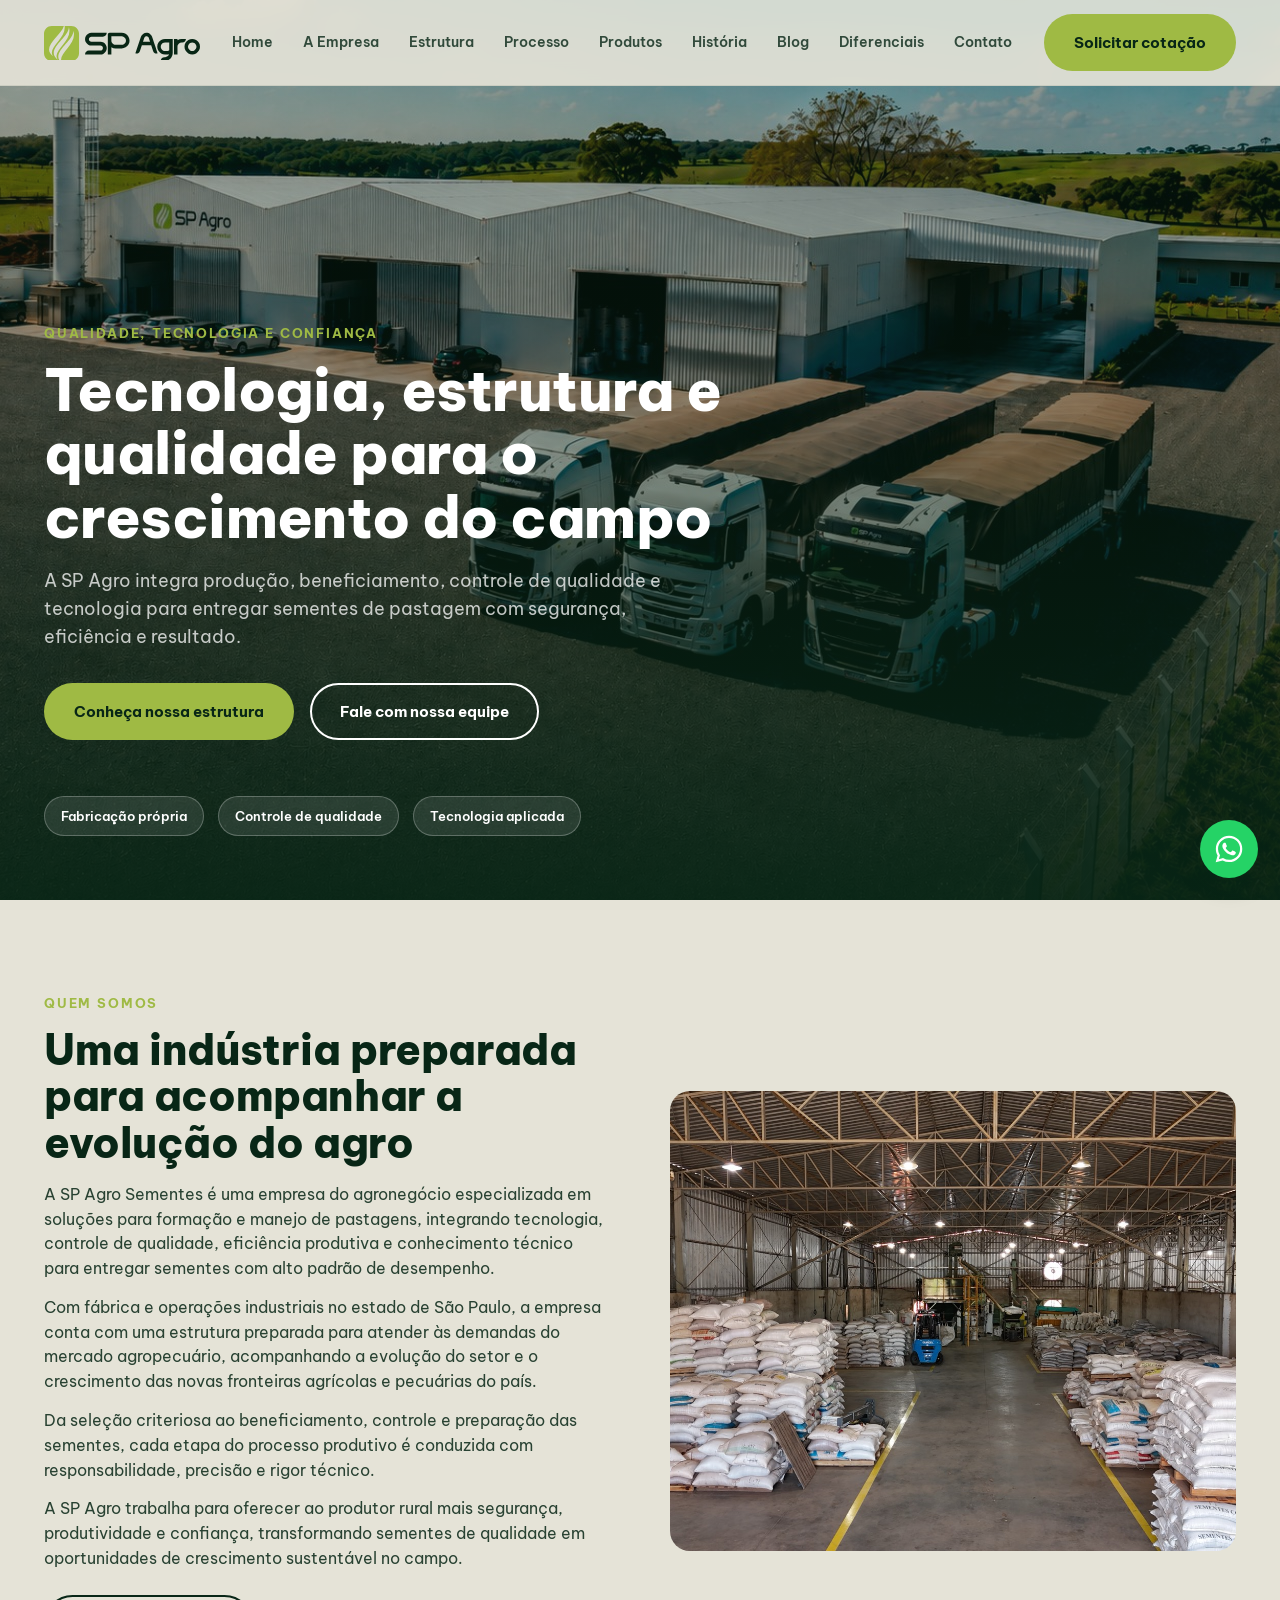
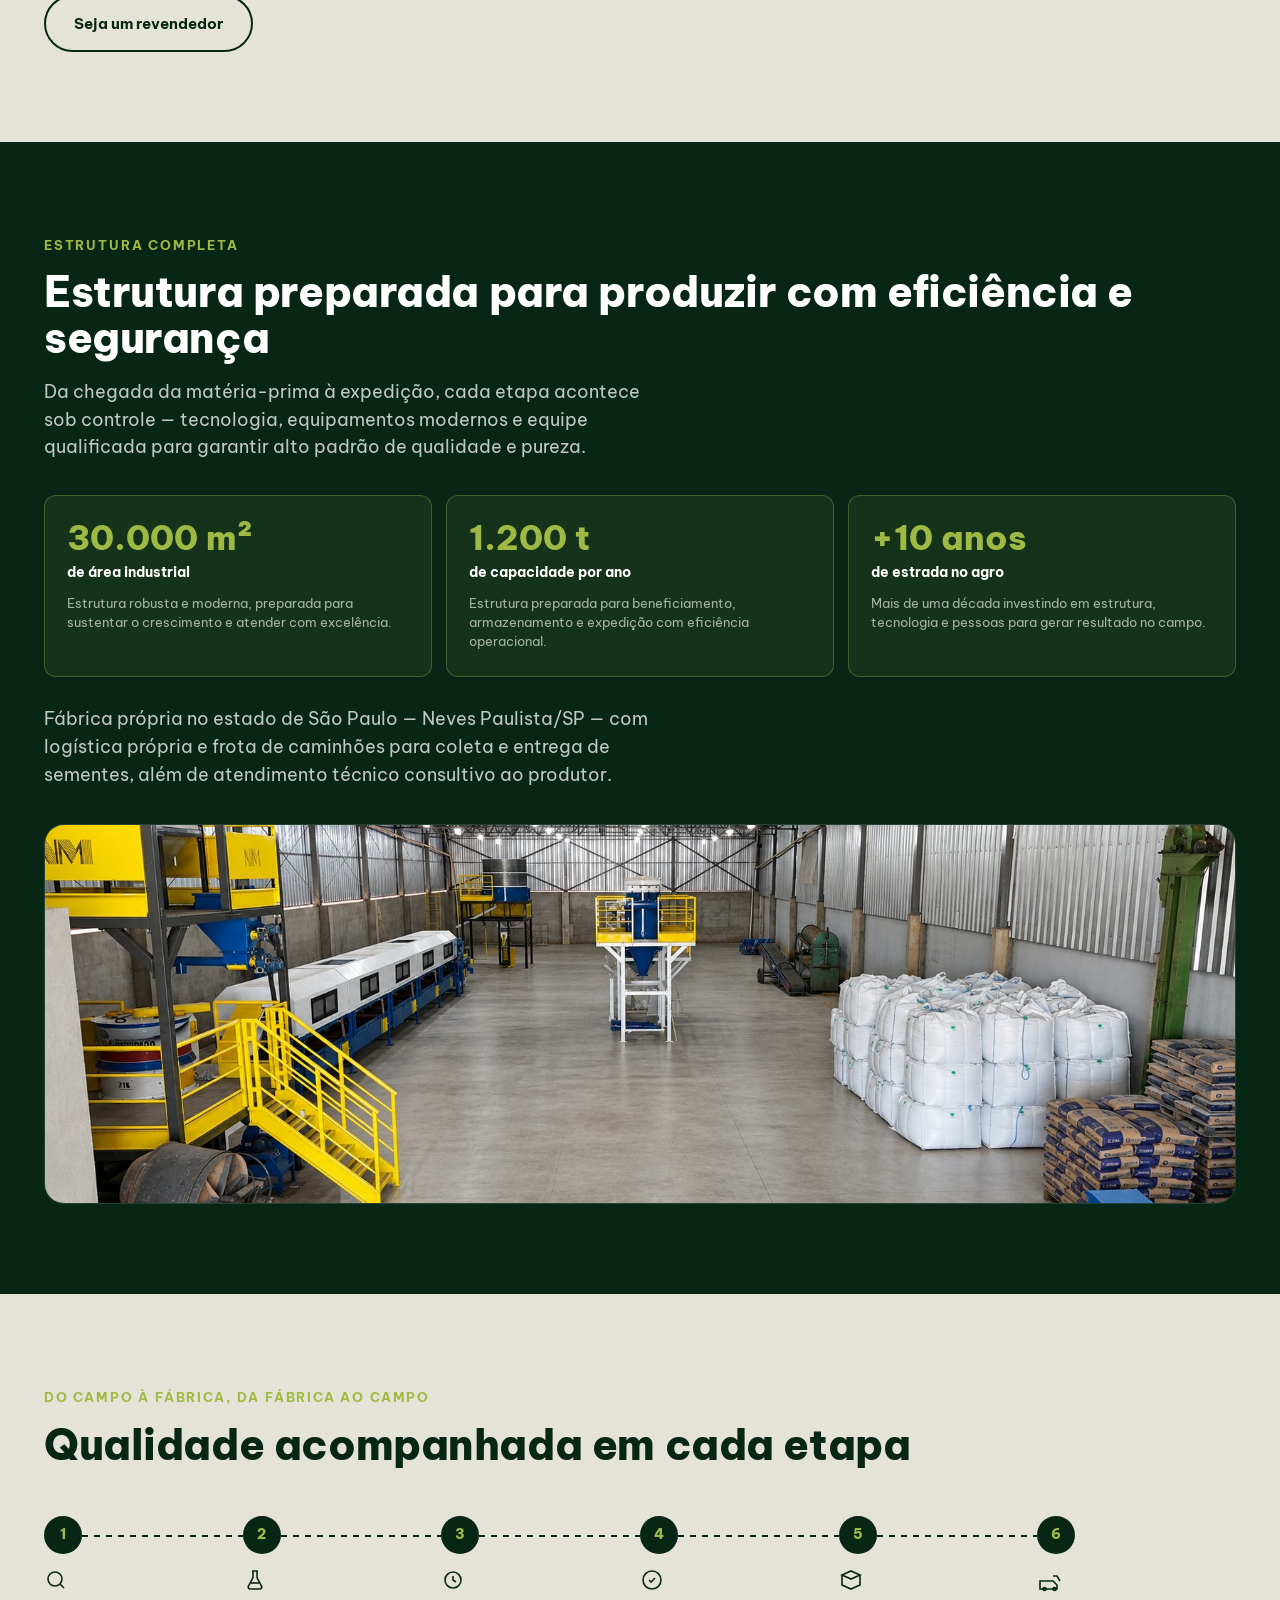
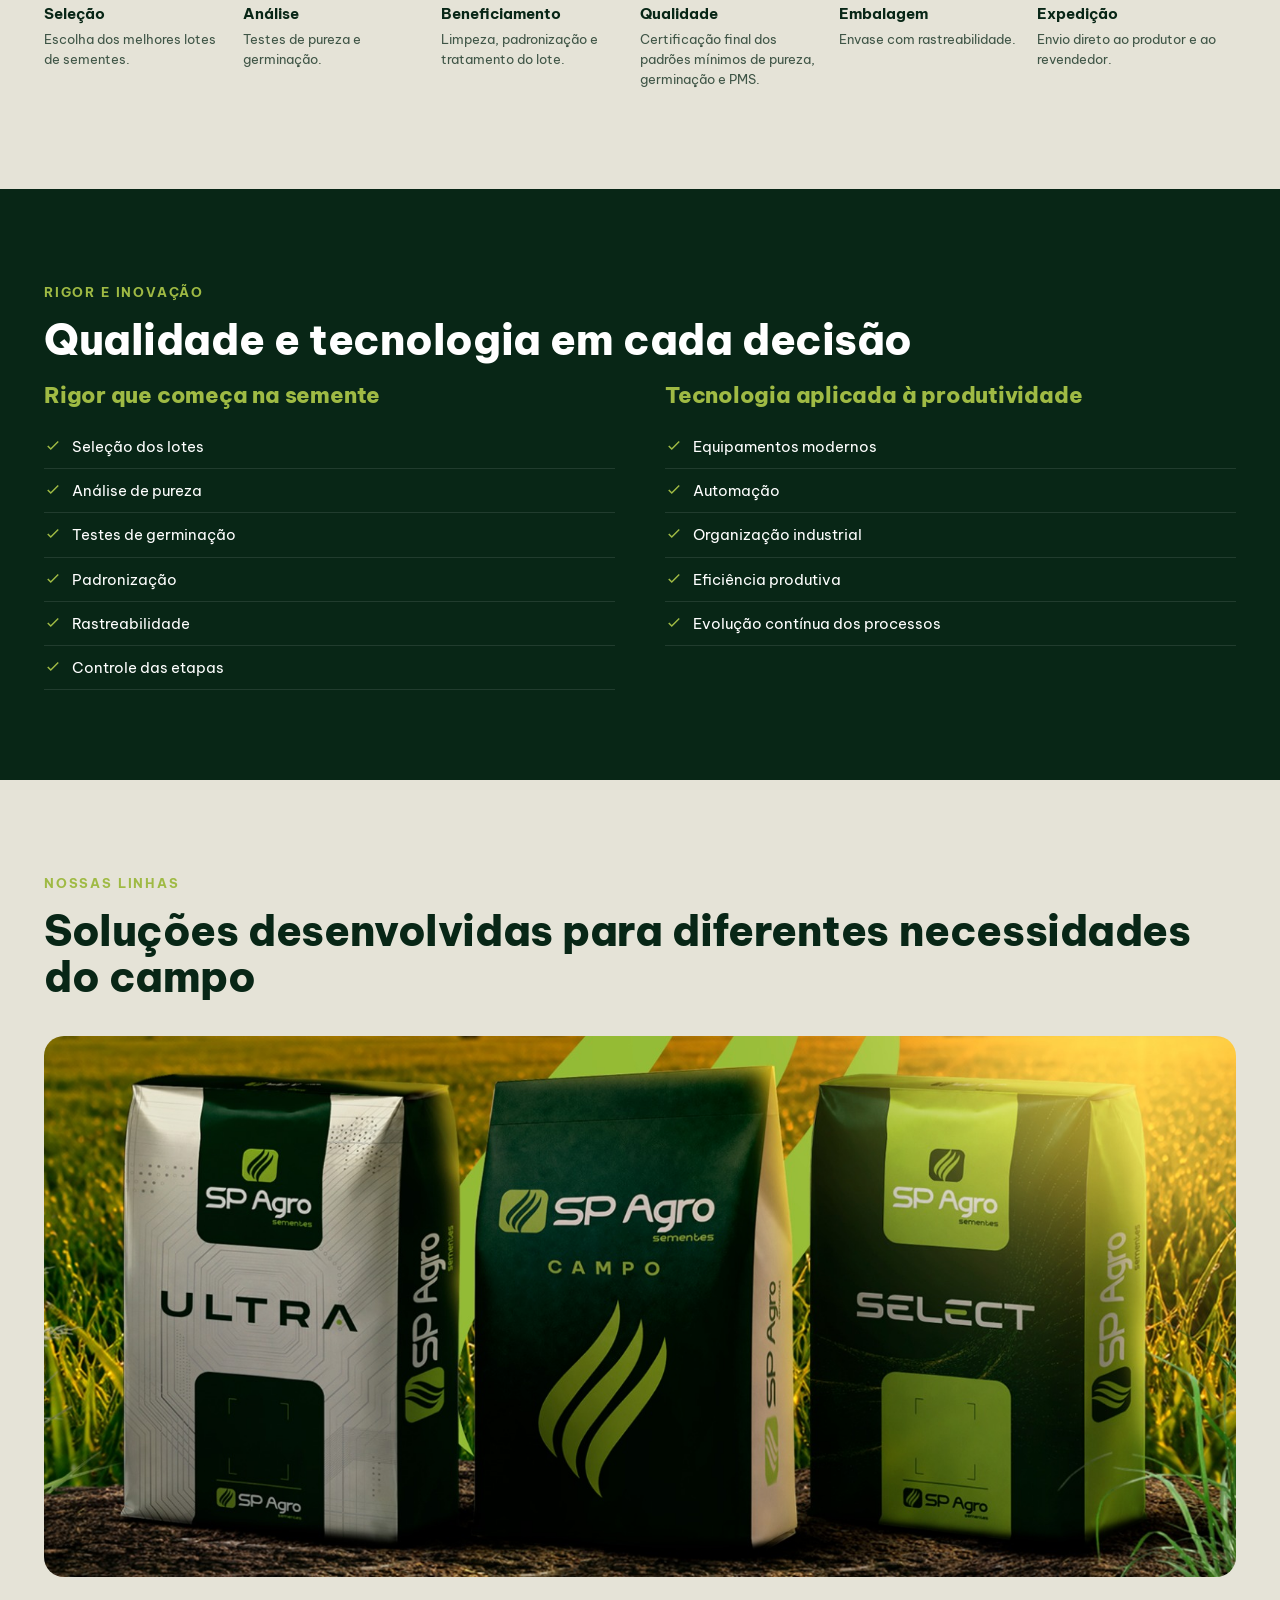
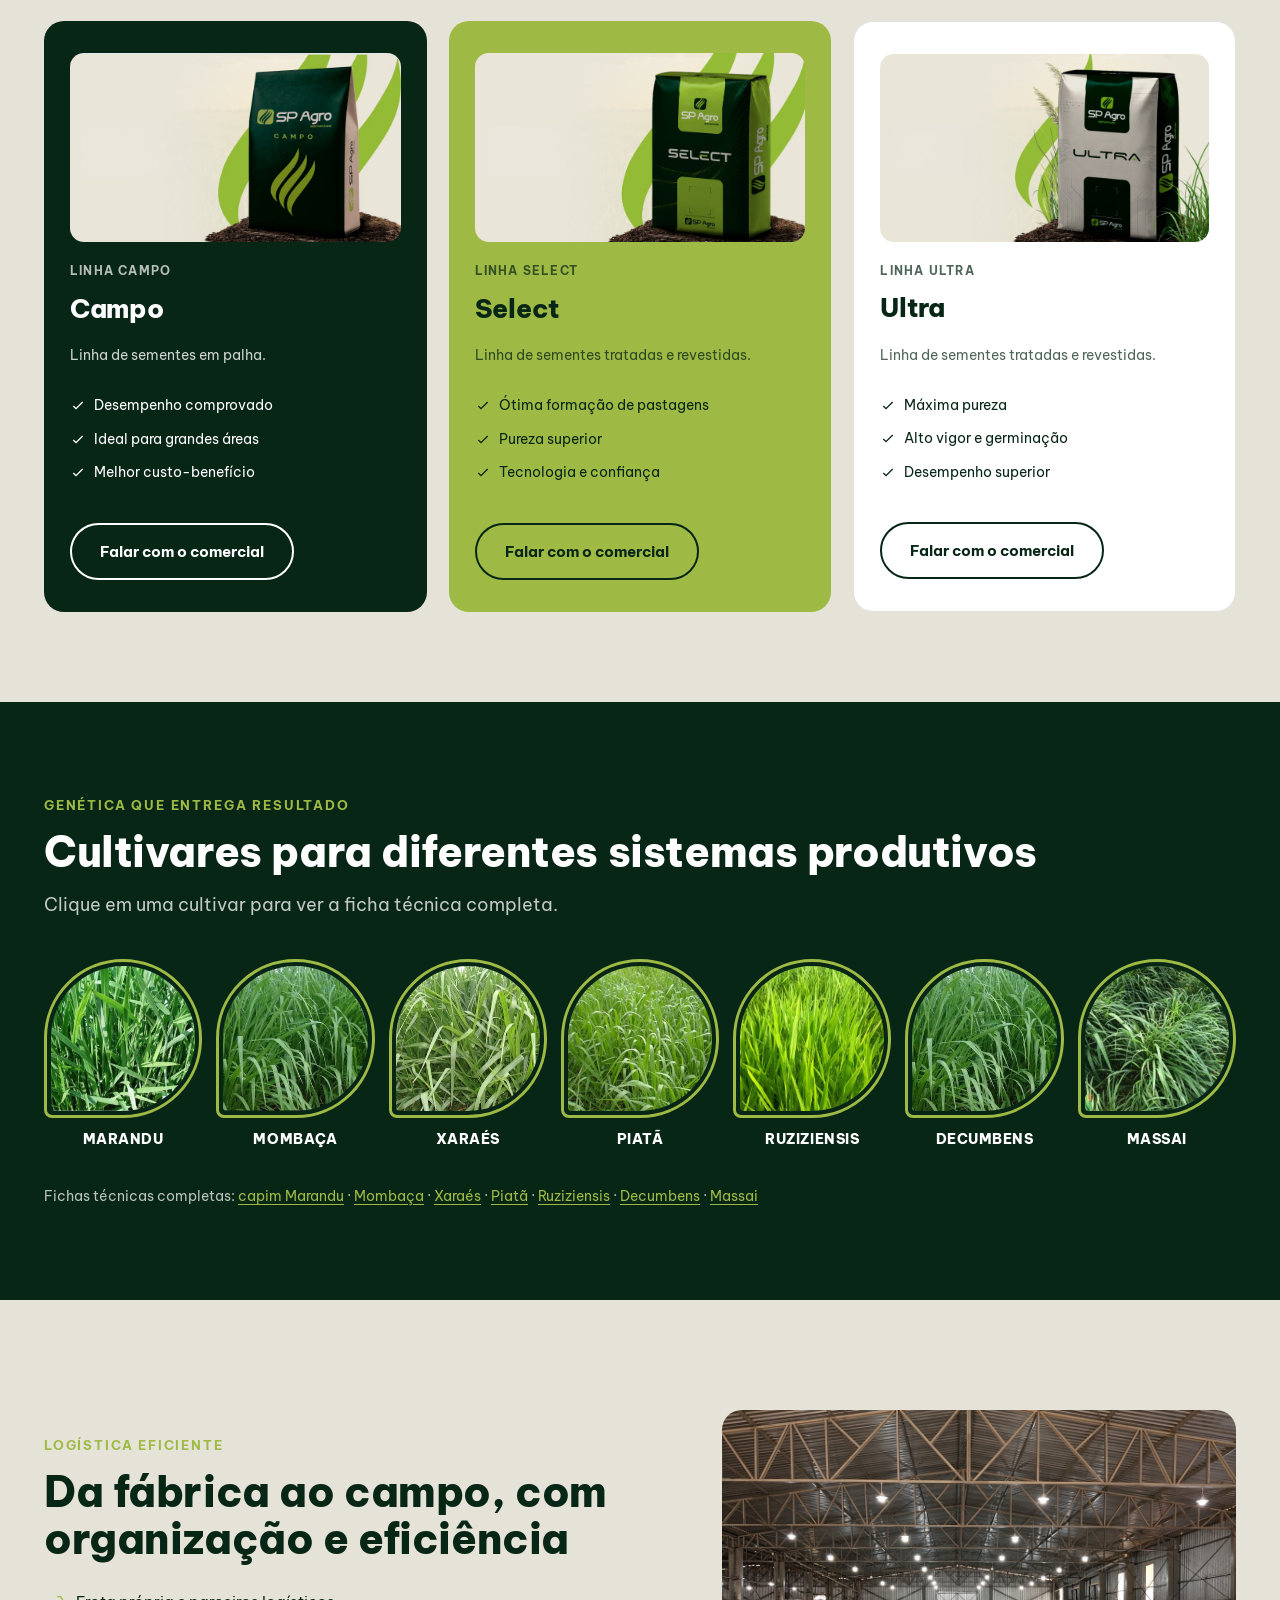
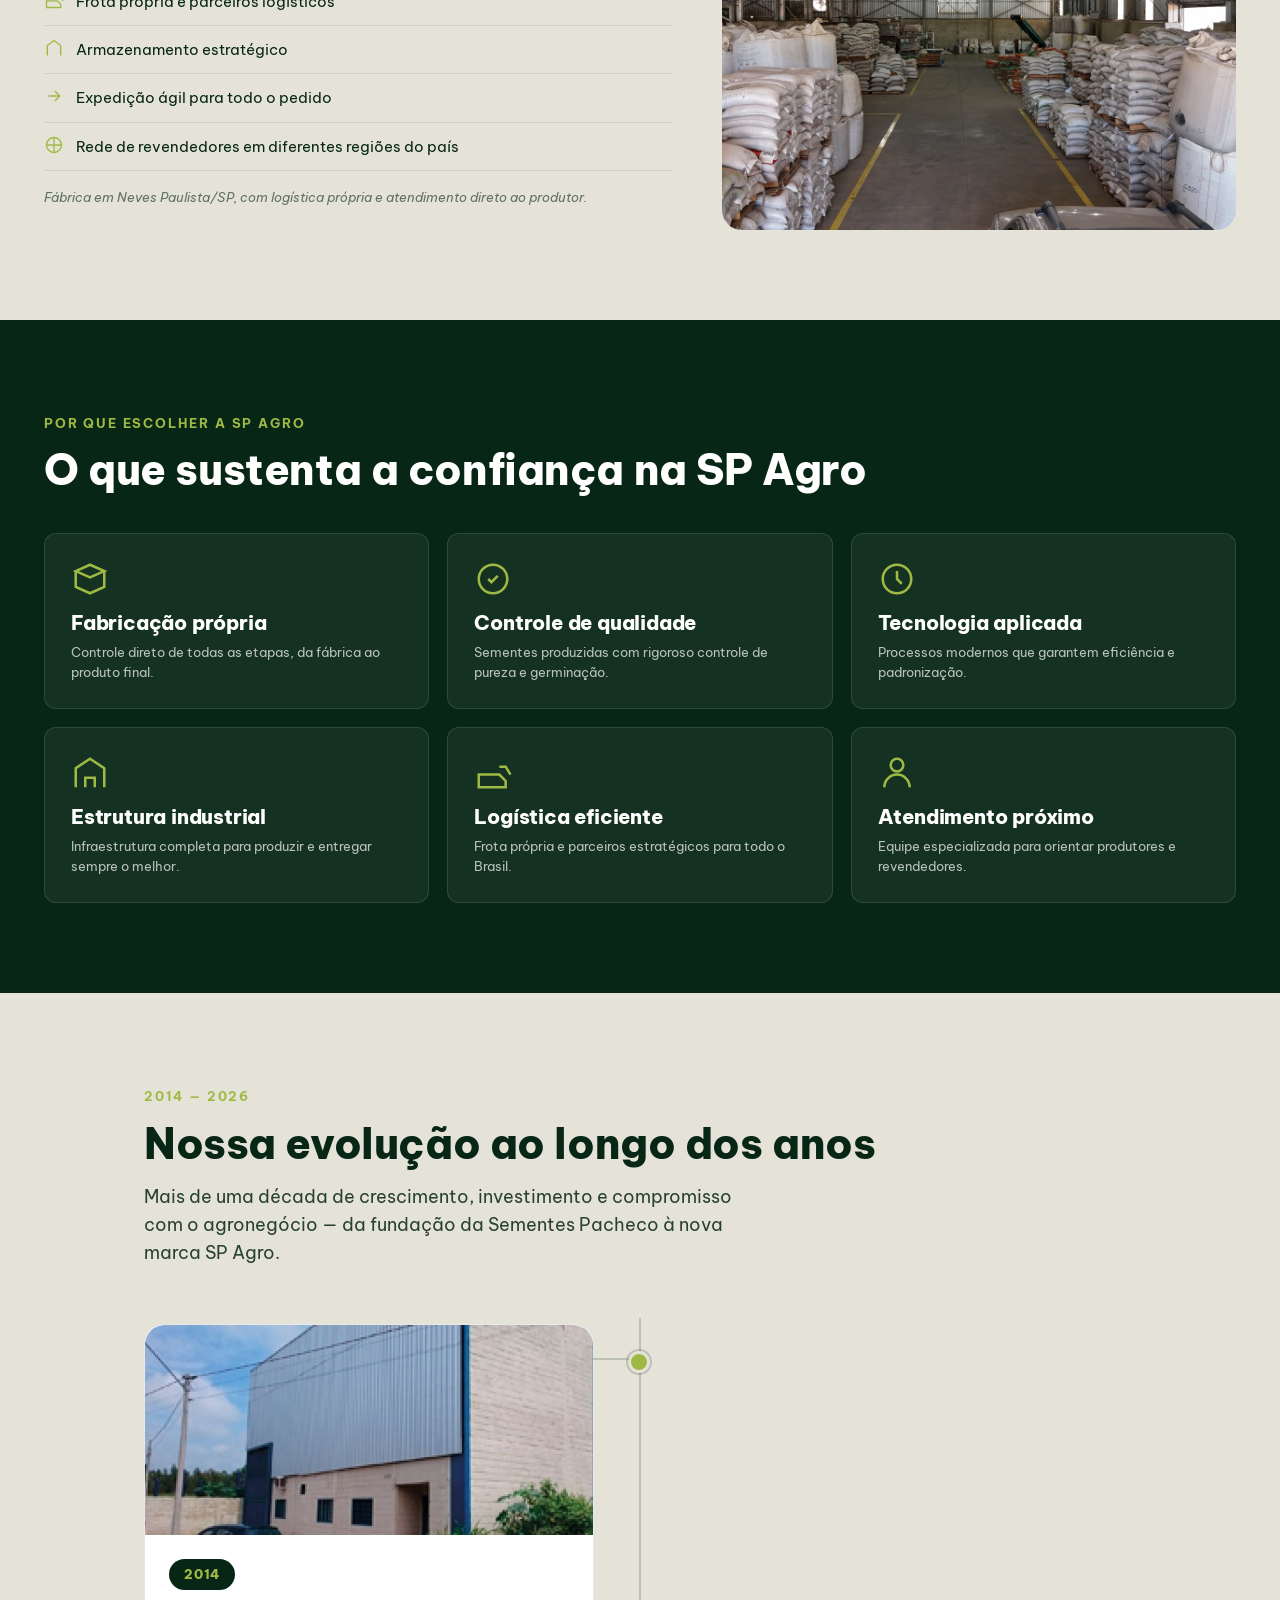
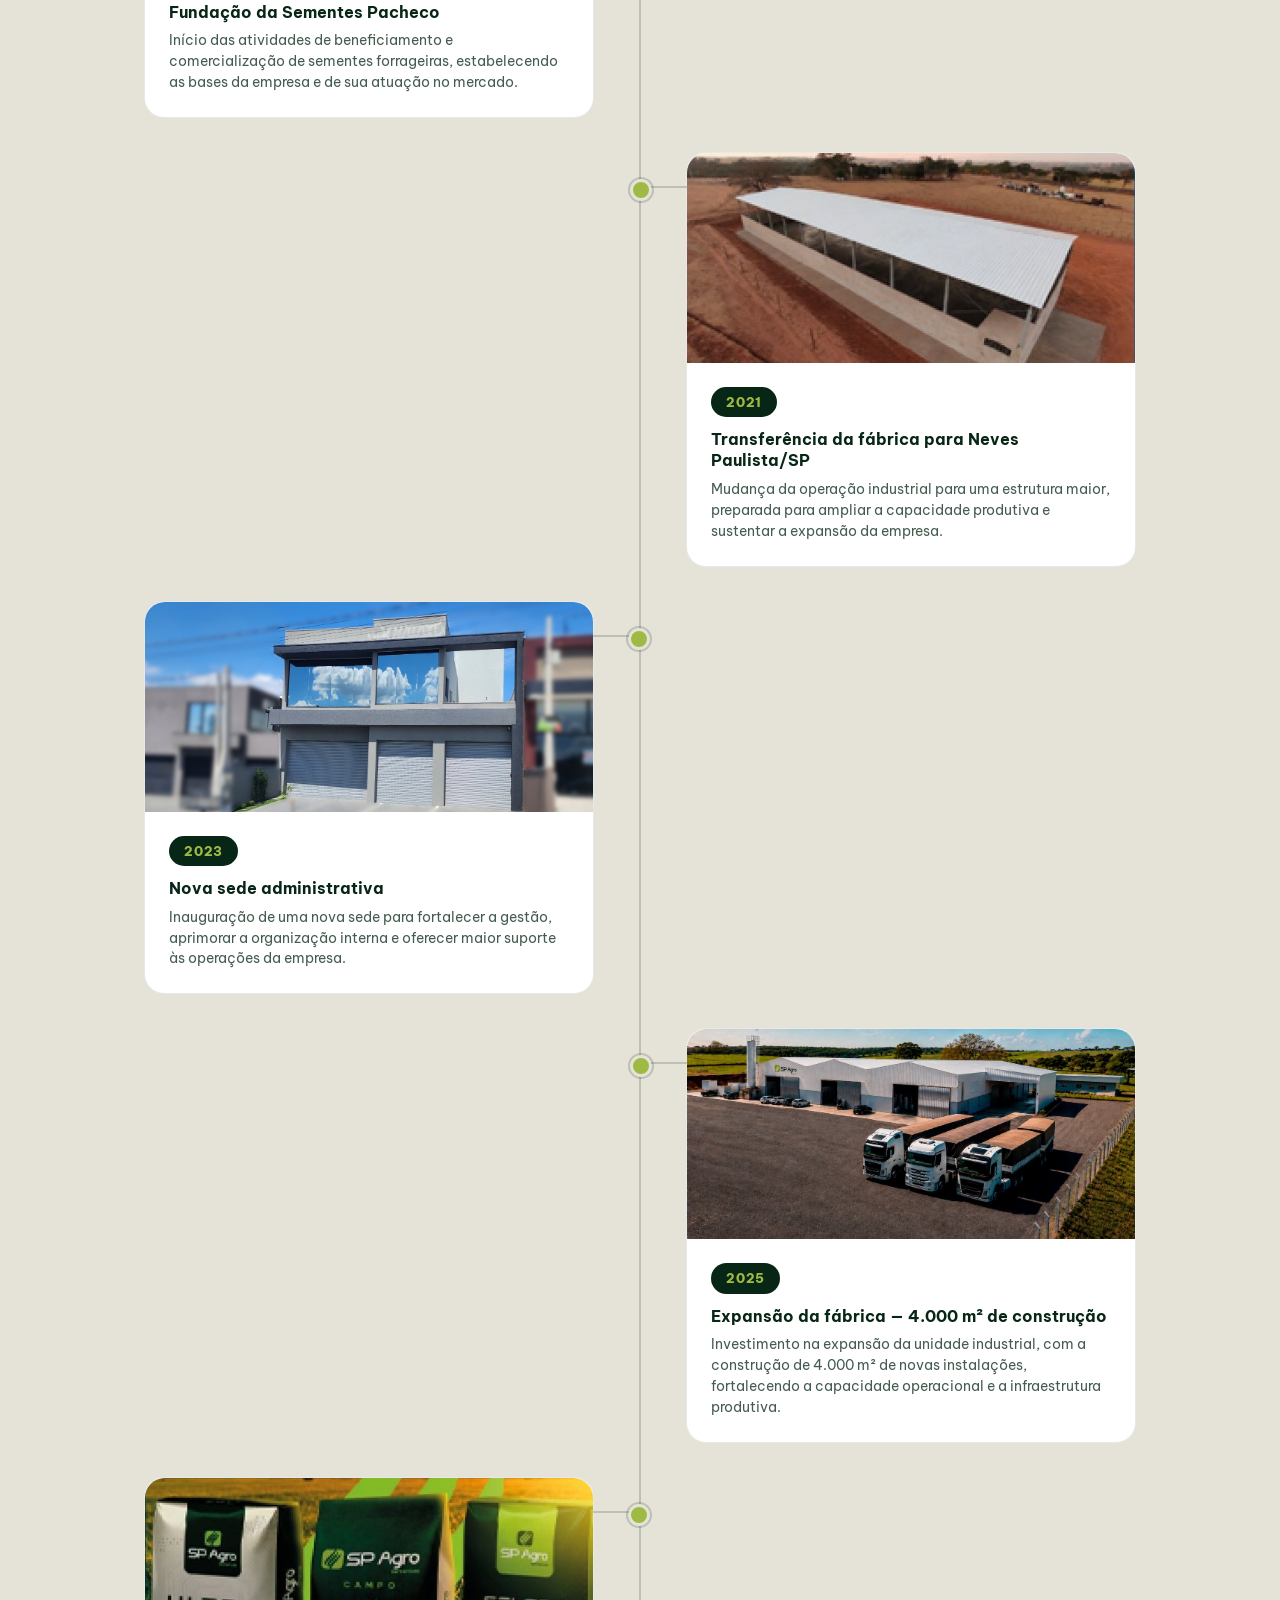
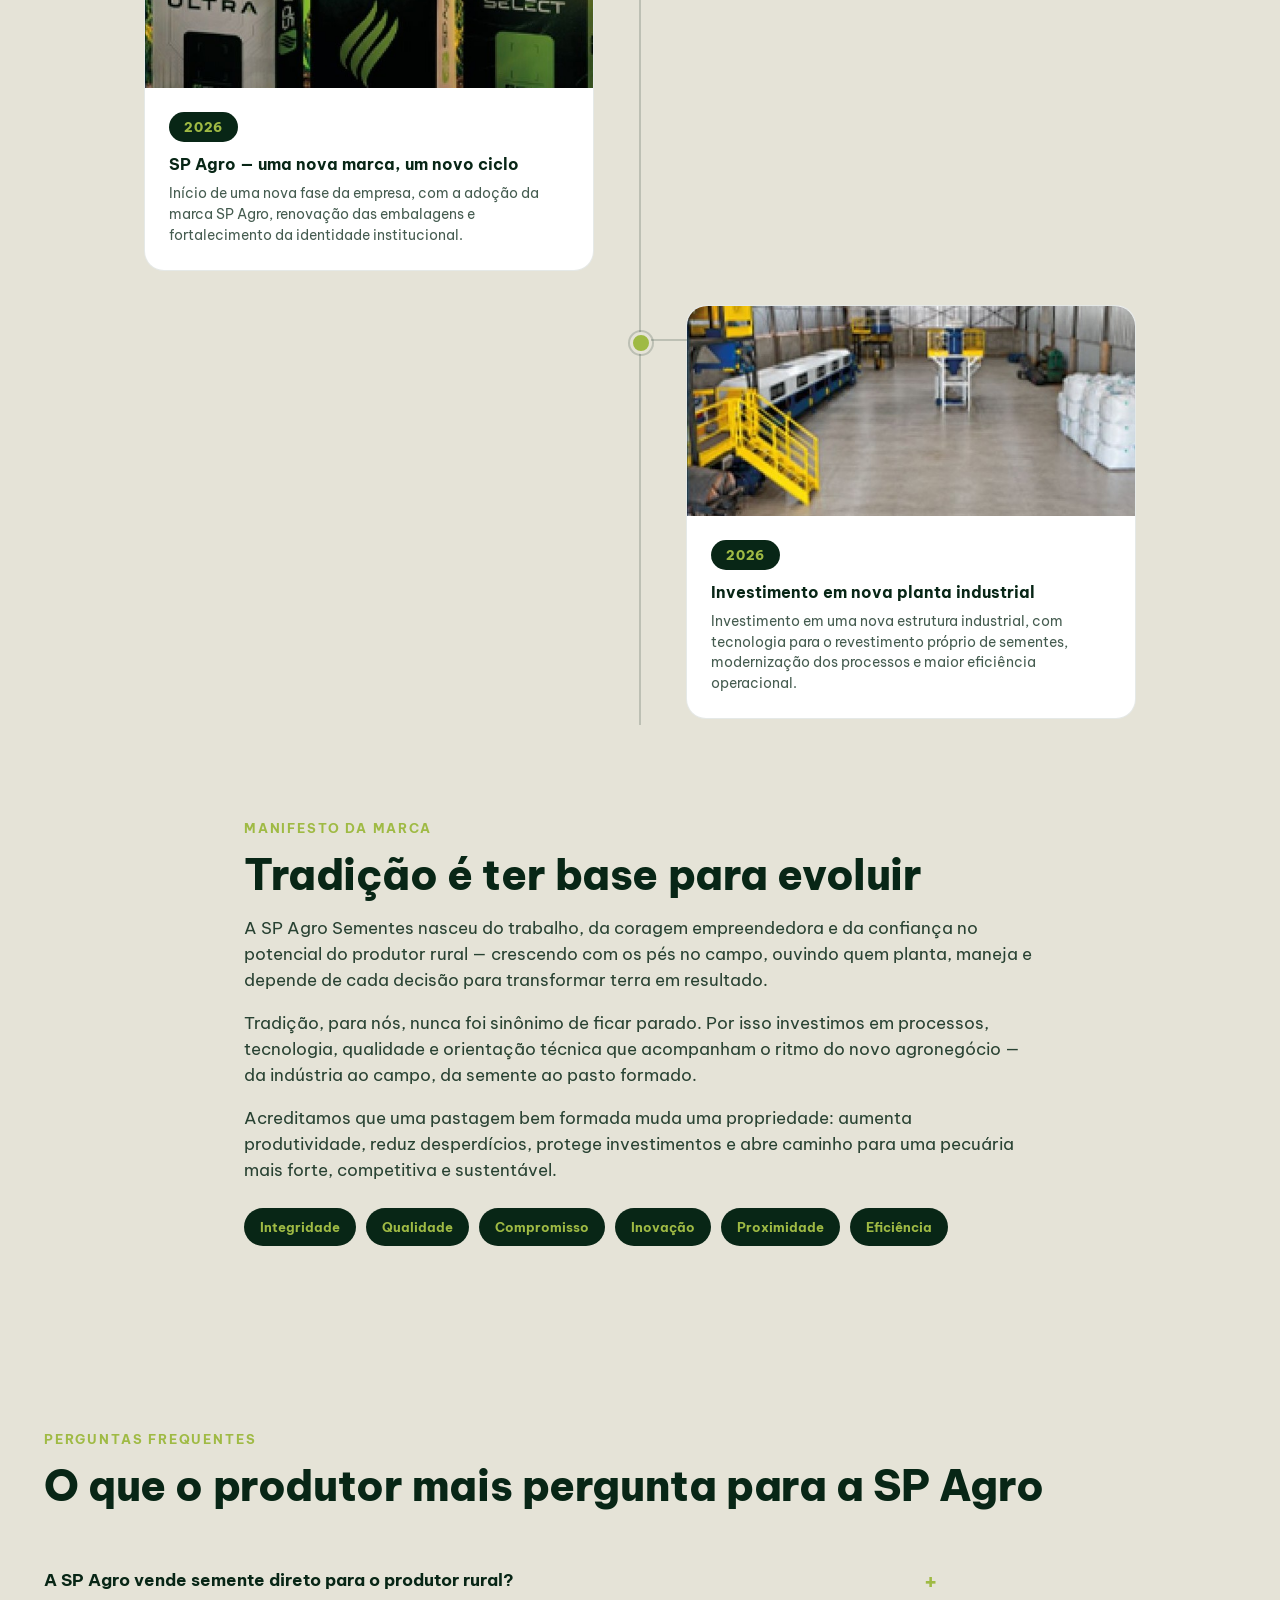
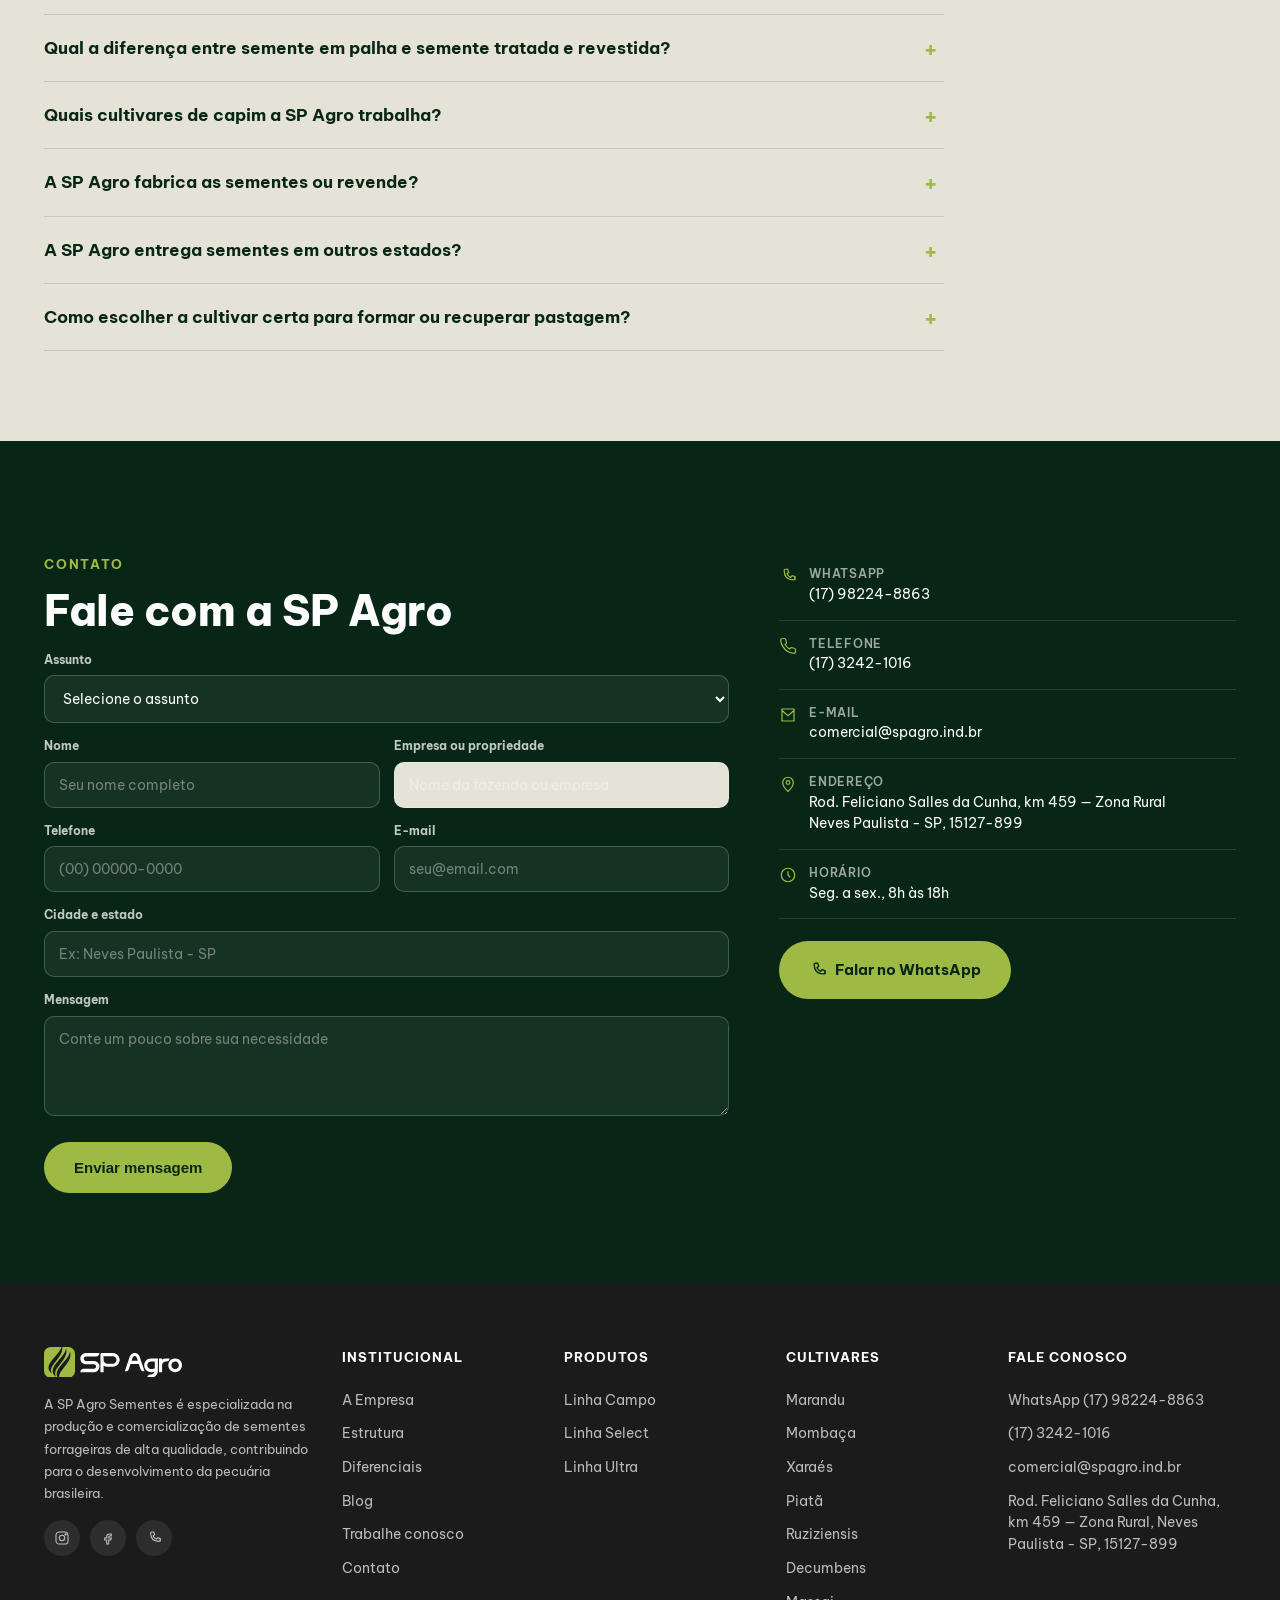
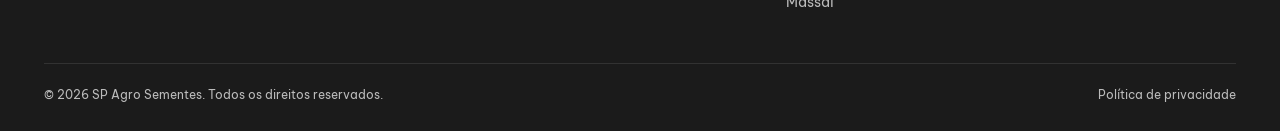
==== index.html @ 70c7b76f "site SP Agro — estado em produção Fonte do site em spagro.ind.br: HTML/CSS/JS puro, sem build. Heade" ====
<!DOCTYPE html>
<html lang="pt-BR">
<head>
<meta charset="UTF-8">
<meta name="viewport" content="width=device-width, initial-scale=1.0">
<title>SP Agro Sementes — fábrica de sementes forrageiras em Neves Paulista/SP</title>
<meta name="description" content="Indústria de sementes forrageiras com fábrica própria em Neves Paulista/SP. Sementes de capim Marandu, Mombaça, Xaraés, Piatã, Ruziziensis, Decumbens e Massai — em palha, tratadas e revestidas. Peça cotação.">
<link rel="canonical" href="https://spagro.ind.br/">
<meta name="robots" content="index, follow, max-image-preview:large, max-snippet:-1">
<meta name="author" content="SP Agro Sementes">
<meta name="geo.region" content="BR-SP">
<meta name="geo.placename" content="Neves Paulista, São Paulo">

<meta property="og:type" content="website">
<meta property="og:site_name" content="SP Agro Sementes">
<meta property="og:locale" content="pt_BR">
<meta property="og:title" content="SP Agro Sementes — fábrica de sementes forrageiras em Neves Paulista/SP">
<meta property="og:description" content="Fabricação própria de sementes de pastagem: 30.000 m² de área industrial, 1.200 t/ano e sete cultivares. Sementes em palha, tratadas e revestidas.">
<meta property="og:url" content="https://spagro.ind.br/">
<meta property="og:image" content="https://spagro.ind.br/images/og-sp-agro.jpg">
<meta property="og:image:width" content="1200">
<meta property="og:image:height" content="630">
<meta property="og:image:alt" content="Vista aérea da fábrica da SP Agro Sementes em Neves Paulista, São Paulo">
<meta name="twitter:card" content="summary_large_image">
<meta name="twitter:title" content="SP Agro Sementes — fábrica de sementes forrageiras em Neves Paulista/SP">
<meta name="twitter:description" content="Fabricação própria de sementes de pastagem: 30.000 m² de área industrial, 1.200 t/ano e sete cultivares.">
<meta name="twitter:image" content="https://spagro.ind.br/images/og-sp-agro.jpg">
<!-- CSP vem do header HTTP (vercel.json). Fonte unica: meta duplicada aqui so cria divergencia silenciosa. -->
<!-- JSON-LD: mexeu aqui, rodar `python3 _seo-build/build_seo.py` pra refazer o hash na CSP. -->
<script type="application/ld+json">{"@context":"https://schema.org","@graph":[{"@type":["Organization","LocalBusiness"],"@id":"https://spagro.ind.br/#organizacao","name":"SP Agro Sementes","alternateName":["SP Agro","SP Agro Sementes Forrageiras"],"url":"https://spagro.ind.br/","logo":"https://spagro.ind.br/images/logo/logo-sp-agro.svg","image":"https://spagro.ind.br/images/og-sp-agro.jpg","description":"Indústria de sementes forrageiras com fábrica própria em Neves Paulista, São Paulo. Produz, beneficia, trata e reveste sementes de capim para formação e recuperação de pastagem.","slogan":"Tecnologia, estrutura e qualidade para o crescimento do campo","foundingDate":"2014","email":"comercial@spagro.ind.br","telephone":"+55-17-3242-1016","priceRange":"$$","address":{"@type":"PostalAddress","streetAddress":"Rod. Feliciano Salles da Cunha, km 459 — Zona Rural","addressLocality":"Neves Paulista","addressRegion":"SP","postalCode":"15127-899","addressCountry":"BR"},"openingHoursSpecification":[{"@type":"OpeningHoursSpecification","dayOfWeek":["Monday","Tuesday","Wednesday","Thursday","Friday"],"opens":"08:00","closes":"18:00"}],"areaServed":{"@type":"Country","name":"Brasil"},"knowsAbout":["sementes forrageiras","sementes de pastagem","formação de pastagem","recuperação de pastagem","tratamento e revestimento de sementes","Urochloa brizantha","Megathyrsus maximus","pecuária de corte","integração lavoura-pecuária"],"contactPoint":[{"@type":"ContactPoint","telephone":"+55-17-98224-8863","contactType":"sales","availableLanguage":"Portuguese","areaServed":"BR"},{"@type":"ContactPoint","telephone":"+55-17-3242-1016","contactType":"customer service","availableLanguage":"Portuguese","areaServed":"BR"}],"makesOffer":[{"@type":"Offer","itemOffered":{"@type":"Product","name":"Linha Campo — sementes em palha","description":"Sementes forrageiras em palha, sem tratamento ou revestimento."}},{"@type":"Offer","itemOffered":{"@type":"Product","name":"Linha Select — sementes tratadas e revestidas","description":"Sementes forrageiras tratadas e revestidas, com ganho de uniformidade na distribuição."}},{"@type":"Offer","itemOffered":{"@type":"Product","name":"Linha Ultra — sementes tratadas e revestidas","description":"Padrão mais alto da SP Agro em tratamento e revestimento de sementes forrageiras."}}]},{"@type":"WebSite","@id":"https://spagro.ind.br/#site","url":"https://spagro.ind.br/","name":"SP Agro Sementes","inLanguage":"pt-BR","publisher":{"@id":"https://spagro.ind.br/#organizacao"}},{"@type":"WebPage","@id":"https://spagro.ind.br/#pagina","url":"https://spagro.ind.br/","name":"SP Agro Sementes — fábrica de sementes forrageiras em Neves Paulista/SP","isPartOf":{"@id":"https://spagro.ind.br/#site"},"about":{"@id":"https://spagro.ind.br/#organizacao"},"inLanguage":"pt-BR"},{"@type":"ItemList","@id":"https://spagro.ind.br/#cultivares-lista","name":"Cultivares de sementes forrageiras da SP Agro","itemListElement":[{"@type":"ListItem","position":1,"name":"Capim Marandu","url":"https://spagro.ind.br/cultivares/marandu.html"},{"@type":"ListItem","position":2,"name":"Capim Mombaça","url":"https://spagro.ind.br/cultivares/mombaca.html"},{"@type":"ListItem","position":3,"name":"Capim Xaraés","url":"https://spagro.ind.br/cultivares/xaraes.html"},{"@type":"ListItem","position":4,"name":"Capim Piatã","url":"https://spagro.ind.br/cultivares/piata.html"},{"@type":"ListItem","position":5,"name":"Capim Ruziziensis","url":"https://spagro.ind.br/cultivares/ruziziensis.html"},{"@type":"ListItem","position":6,"name":"Capim Decumbens","url":"https://spagro.ind.br/cultivares/decumbens.html"},{"@type":"ListItem","position":7,"name":"Capim Massai","url":"https://spagro.ind.br/cultivares/massai.html"}]},{"@type":"FAQPage","@id":"https://spagro.ind.br/#faq","mainEntity":[{"@type":"Question","name":"A SP Agro vende semente direto para o produtor rural?","acceptedAnswer":{"@type":"Answer","text":"Sim. A SP Agro atende produtores rurais e revendas agropecuárias. A cotação é feita por WhatsApp, telefone ou pelo formulário de contato do site, informando a quantidade em hectares ou em quilos e a região de entrega."}},{"@type":"Question","name":"Qual a diferença entre semente em palha e semente tratada e revestida?","acceptedAnswer":{"@type":"Answer","text":"Semente em palha é a semente pura, sem tratamento nem revestimento — é a Linha Campo. A semente tratada e revestida recebe uma camada que padroniza tamanho e peso, o que melhora a distribuição na semeadura e protege a semente no início do estabelecimento — são as linhas Select e Ultra."}},{"@type":"Question","name":"Quais cultivares de capim a SP Agro trabalha?","acceptedAnswer":{"@type":"Answer","text":"Sete cultivares de forrageiras tropicais: Marandu, Mombaça, Xaraés, Piatã, Ruziziensis, Decumbens e Massai. Cada uma tem ficha técnica completa com fertilidade de solo indicada, produção de matéria seca, tempo de formação, altura de manejo e proteína bruta."}},{"@type":"Question","name":"A SP Agro fabrica as sementes ou revende?","acceptedAnswer":{"@type":"Answer","text":"Fabricação própria. O beneficiamento, o tratamento e o revestimento acontecem na unidade industrial de Neves Paulista, no interior de São Paulo, com 30.000 m² de área e capacidade de 1.200 toneladas por ano, sob controle de qualidade em cada etapa."}},{"@type":"Question","name":"A SP Agro entrega sementes em outros estados?","acceptedAnswer":{"@type":"Answer","text":"Sim. A empresa mantém logística própria, com frota de caminhões para coleta e entrega de sementes a partir da fábrica em São Paulo, além de atendimento técnico consultivo ao produtor."}},{"@type":"Question","name":"Como escolher a cultivar certa para formar ou recuperar pastagem?","acceptedAnswer":{"@type":"Answer","text":"A escolha depende da fertilidade do solo, do regime de chuva, do sistema de pastejo e do objetivo da área. Marandu e Piatã são as mais usadas em pasto de corte; Mombaça e Xaraés entregam mais massa em solo de média a alta fertilidade; Decumbens é a mais rústica para solo de baixa fertilidade; Ruziziensis é a escolha comum em integração lavoura-pecuária. A equipe técnica da SP Agro orienta essa decisão antes da compra."}}]}]}</script>
<link rel="preconnect" href="https://fonts.googleapis.com">
<link rel="preconnect" href="https://fonts.gstatic.com" crossorigin>
<link href="https://fonts.googleapis.com/css2?family=Be+Vietnam+Pro:wght@400;500;600;700;800;900&display=swap" rel="stylesheet">
<link rel="stylesheet" href="css/site.css">
</head>
<body>

<header id="siteHeader">
  <div class="header-inner">
    <a href="#home" class="logo" aria-label="SP Agro — início">
      <img src="images/logo/logo-sp-agro.svg" alt="SP Agro" width="156" height="34">
    </a>

    <nav class="main-nav" id="mainNav">
      <a href="#home">Home</a>
      <a href="#empresa">A Empresa</a>
      <a href="#estrutura">Estrutura</a>
      <a href="#processo">Processo</a>
      <a href="#produtos">Produtos</a>
      <a href="#linha-do-tempo">História</a>
      <a href="blog.html">Blog</a>
      <a href="#diferenciais">Diferenciais</a>
      <a href="#contato">Contato</a>
    </nav>

    <div class="header-cta">
      <a href="#contato" class="btn btn-primary">Solicitar cotação</a>
      <button class="menu-toggle" id="menuToggle" aria-label="Abrir menu" aria-expanded="false" aria-controls="mainNav">
        <span></span><span></span><span></span>
      </button>
    </div>
  </div>
</header>

<!-- 1/2. HERO — fábrica e posicionamento principal -->
<section id="home">
  <div class="wrap hero-inner">
    <span class="eyebrow">Qualidade, tecnologia e confiança</span>
    <h1>Tecnologia, estrutura e qualidade para o crescimento do campo</h1>
    <p class="lead">A SP Agro integra produção, beneficiamento, controle de qualidade e tecnologia para entregar sementes de pastagem com segurança, eficiência e resultado.</p>
    <div class="hero-actions">
      <a href="#estrutura" class="btn btn-primary">Conheça nossa estrutura</a>
      <a href="#contato" class="btn btn-outline">Fale com nossa equipe</a>
    </div>
    <div class="hero-strip">
      <span>Fabricação própria</span>
      <span>Controle de qualidade</span>
      <span>Tecnologia aplicada</span>
    </div>
  </div>
</section>

<!-- 3. QUEM É A SP AGRO -->
<section id="empresa" class="section-pad">
  <div class="wrap split">
    <div>
      <span class="eyebrow">Quem somos</span>
      <h2>Uma indústria preparada para acompanhar a evolução do agro</h2>
      <p>A SP Agro Sementes é uma empresa do agronegócio especializada em soluções para formação e manejo de pastagens, integrando tecnologia, controle de qualidade, eficiência produtiva e conhecimento técnico para entregar sementes com alto padrão de desempenho.</p>
      <p>Com fábrica e operações industriais no estado de São Paulo, a empresa conta com uma estrutura preparada para atender às demandas do mercado agropecuário, acompanhando a evolução do setor e o crescimento das novas fronteiras agrícolas e pecuárias do país.</p>
      <p>Da seleção criteriosa ao beneficiamento, controle e preparação das sementes, cada etapa do processo produtivo é conduzida com responsabilidade, precisão e rigor técnico.</p>
      <p>A SP Agro trabalha para oferecer ao produtor rural mais segurança, produtividade e confiança, transformando sementes de qualidade em oportunidades de crescimento sustentável no campo.</p>
      <a href="#contato" class="btn btn-outline-dark" style="margin-top:10px">Seja um revendedor</a>
    </div>
    <img src="images/interno-armazem-1.jpg" alt="Armazém interno da SP Agro com empilhadeira e sacaria de sementes estocada" style="object-position:center">
  </div>
</section>

<!-- 4. ESTRUTURA INDUSTRIAL -->
<section id="estrutura" class="section-pad">
  <div class="wrap">
    <span class="eyebrow">Estrutura completa</span>
    <h2>Estrutura preparada para produzir com eficiência e segurança</h2>
    <p class="lead" style="opacity:.75">Da chegada da matéria-prima à expedição, cada etapa acontece sob controle — tecnologia, equipamentos modernos e equipe qualificada para garantir alto padrão de qualidade e pureza.</p>
    <div class="stat-row">
      <div class="stat">
        <b>30.000 m²</b>
        <span>de área industrial</span>
        <small>Estrutura robusta e moderna, preparada para sustentar o crescimento e atender com excelência.</small>
      </div>
      <div class="stat">
        <b>1.200 t</b>
        <span>de capacidade por ano</span>
        <small>Estrutura preparada para beneficiamento, armazenamento e expedição com eficiência operacional.</small>
      </div>
      <div class="stat">
        <b>+10 anos</b>
        <span>de estrada no agro</span>
        <small>Mais de uma década investindo em estrutura, tecnologia e pessoas para gerar resultado no campo.</small>
      </div>
    </div>
    <p class="lead" style="opacity:.75;margin-top:28px">Fábrica própria no estado de São Paulo — Neves Paulista/SP — com logística própria e frota de caminhões para coleta e entrega de sementes, além de atendimento técnico consultivo ao produtor.</p>
    <img class="struct-photo" src="images/planta-maquinario.jpg" alt="Planta industrial da SP Agro com linha de beneficiamento, máquinas de limpeza e big bags de sementes" loading="lazy">
  </div>
</section>

<!-- 5. PROCESSO PRODUTIVO -->
<section id="processo" class="section-pad">
  <div class="wrap">
    <span class="eyebrow">Do campo à fábrica, da fábrica ao campo</span>
    <h2>Qualidade acompanhada em cada etapa</h2>
    <div class="timeline">
      <div class="tl-step">
        <div class="num">1</div>
        <div class="tl-ico"><svg viewBox="0 0 24 24" fill="none" stroke="currentColor" stroke-width="1.6"><circle cx="11" cy="11" r="7"/><path d="M20 20l-4.2-4.2"/></svg></div>
        <b>Seleção</b><p>Escolha dos melhores lotes de sementes.</p>
      </div>
      <div class="tl-step">
        <div class="num">2</div>
        <div class="tl-ico"><svg viewBox="0 0 24 24" fill="none" stroke="currentColor" stroke-width="1.6"><path d="M9 3h6M10 3v6.5L5.5 18a2 2 0 001.7 3h9.6a2 2 0 001.7-3L14 9.5V3"/><path d="M7.5 15h9"/></svg></div>
        <b>Análise</b><p>Testes de pureza e germinação.</p>
      </div>
      <div class="tl-step">
        <div class="num">3</div>
        <div class="tl-ico"><svg viewBox="0 0 24 24" fill="none" stroke="currentColor" stroke-width="1.6"><circle cx="12" cy="12" r="8"/><path d="M12 8v4l3 2"/></svg></div>
        <b>Beneficiamento</b><p>Limpeza, padronização e tratamento do lote.</p>
      </div>
      <div class="tl-step">
        <div class="num">4</div>
        <div class="tl-ico"><svg viewBox="0 0 24 24" fill="none" stroke="currentColor" stroke-width="1.6"><path d="M9 12l2 2 4-4"/><circle cx="12" cy="12" r="9"/></svg></div>
        <b>Qualidade</b><p>Certificação final dos padrões mínimos de pureza, germinação e PMS.</p>
      </div>
      <div class="tl-step">
        <div class="num">5</div>
        <div class="tl-ico"><svg viewBox="0 0 24 24" fill="none" stroke="currentColor" stroke-width="1.6"><path d="M3 7l9-4 9 4-9 4-9-4zM3 7v10l9 4 9-4V7"/></svg></div>
        <b>Embalagem</b><p>Envase com rastreabilidade.</p>
      </div>
      <div class="tl-step">
        <div class="num">6</div>
        <div class="tl-ico"><svg viewBox="0 0 24 24" fill="none" stroke="currentColor" stroke-width="1.6"><path d="M3 13h13l4 4v4H3zM16 8h4l3 5"/><circle cx="7.5" cy="21" r="1.5"/><circle cx="17.5" cy="21" r="1.5"/></svg></div>
        <b>Expedição</b><p>Envio direto ao produtor e ao revendedor.</p>
      </div>
    </div>
  </div>
</section>

<!-- 6. QUALIDADE E TECNOLOGIA -->
<section id="qualidade" class="section-pad">
  <div class="wrap">
    <span class="eyebrow" style="color:var(--lime)">Rigor e inovação</span>
    <h2 style="color:var(--white)">Qualidade e tecnologia em cada decisão</h2>
    <div class="two-col">
      <div class="qual-block">
        <h3>Rigor que começa na semente</h3>
        <ul>
          <li><svg viewBox="0 0 24 24" fill="none" stroke="currentColor" stroke-width="2"><path d="M5 12l4 4 10-10"/></svg> Seleção dos lotes</li>
          <li><svg viewBox="0 0 24 24" fill="none" stroke="currentColor" stroke-width="2"><path d="M5 12l4 4 10-10"/></svg> Análise de pureza</li>
          <li><svg viewBox="0 0 24 24" fill="none" stroke="currentColor" stroke-width="2"><path d="M5 12l4 4 10-10"/></svg> Testes de germinação</li>
          <li><svg viewBox="0 0 24 24" fill="none" stroke="currentColor" stroke-width="2"><path d="M5 12l4 4 10-10"/></svg> Padronização</li>
          <li><svg viewBox="0 0 24 24" fill="none" stroke="currentColor" stroke-width="2"><path d="M5 12l4 4 10-10"/></svg> Rastreabilidade</li>
          <li><svg viewBox="0 0 24 24" fill="none" stroke="currentColor" stroke-width="2"><path d="M5 12l4 4 10-10"/></svg> Controle das etapas</li>
        </ul>
      </div>
      <div class="qual-block">
        <h3>Tecnologia aplicada à produtividade</h3>
        <ul>
          <li><svg viewBox="0 0 24 24" fill="none" stroke="currentColor" stroke-width="2"><path d="M5 12l4 4 10-10"/></svg> Equipamentos modernos</li>
          <li><svg viewBox="0 0 24 24" fill="none" stroke="currentColor" stroke-width="2"><path d="M5 12l4 4 10-10"/></svg> Automação</li>
          <li><svg viewBox="0 0 24 24" fill="none" stroke="currentColor" stroke-width="2"><path d="M5 12l4 4 10-10"/></svg> Organização industrial</li>
          <li><svg viewBox="0 0 24 24" fill="none" stroke="currentColor" stroke-width="2"><path d="M5 12l4 4 10-10"/></svg> Eficiência produtiva</li>
          <li><svg viewBox="0 0 24 24" fill="none" stroke="currentColor" stroke-width="2"><path d="M5 12l4 4 10-10"/></svg> Evolução contínua dos processos</li>
        </ul>
      </div>
    </div>
  </div>
</section>

<!-- 7. LINHAS DE PRODUTOS -->
<section id="produtos" class="section-pad">
  <div class="wrap">
    <span class="eyebrow">Nossas linhas</span>
    <h2>Soluções desenvolvidas para diferentes necessidades do campo</h2>
    <div class="banner-img"><img src="images/produtos-3bags-novo.jpg" alt="Linhas Campo, Select e Ultra da SP Agro Sementes ao pôr do sol"></div>
    <div class="prod-grid">
      <div class="prod-card campo">
        <div class="prod-photo"><img src="images/linha-campo.jpg" alt="Mockup da embalagem da Linha Campo da SP Agro" loading="lazy"></div>
        <span class="prod-tag">Linha Campo</span>
        <h3>Campo</h3>
        <p style="opacity:.8;font-size:14px">Linha de sementes em palha.</p>
        <ul>
          <li><svg viewBox="0 0 24 24" fill="none" stroke="currentColor" stroke-width="2"><path d="M5 12l4 4 10-10"/></svg>Desempenho comprovado</li>
          <li><svg viewBox="0 0 24 24" fill="none" stroke="currentColor" stroke-width="2"><path d="M5 12l4 4 10-10"/></svg>Ideal para grandes áreas</li>
          <li><svg viewBox="0 0 24 24" fill="none" stroke="currentColor" stroke-width="2"><path d="M5 12l4 4 10-10"/></svg>Melhor custo-benefício</li>
        </ul>
        <a href="#contato" class="btn btn-outline">Falar com o comercial</a>
      </div>
      <div class="prod-card select">
        <div class="prod-photo"><img src="images/linha-select.jpg" alt="Mockup da embalagem da Linha Select da SP Agro" loading="lazy"></div>
        <span class="prod-tag">Linha Select</span>
        <h3>Select</h3>
        <p style="opacity:.75;font-size:14px">Linha de sementes tratadas e revestidas.</p>
        <ul>
          <li><svg viewBox="0 0 24 24" fill="none" stroke="currentColor" stroke-width="2"><path d="M5 12l4 4 10-10"/></svg>Ótima formação de pastagens</li>
          <li><svg viewBox="0 0 24 24" fill="none" stroke="currentColor" stroke-width="2"><path d="M5 12l4 4 10-10"/></svg>Pureza superior</li>
          <li><svg viewBox="0 0 24 24" fill="none" stroke="currentColor" stroke-width="2"><path d="M5 12l4 4 10-10"/></svg>Tecnologia e confiança</li>
        </ul>
        <a href="#contato" class="btn btn-outline-dark">Falar com o comercial</a>
      </div>
      <div class="prod-card ultra">
        <div class="prod-photo"><img src="images/linha-ultra.jpg" alt="Mockup da embalagem da Linha Ultra da SP Agro" loading="lazy"></div>
        <span class="prod-tag">Linha Ultra</span>
        <h3>Ultra</h3>
        <p style="opacity:.7;font-size:14px">Linha de sementes tratadas e revestidas.</p>
        <ul>
          <li><svg viewBox="0 0 24 24" fill="none" stroke="currentColor" stroke-width="2"><path d="M5 12l4 4 10-10"/></svg>Máxima pureza</li>
          <li><svg viewBox="0 0 24 24" fill="none" stroke="currentColor" stroke-width="2"><path d="M5 12l4 4 10-10"/></svg>Alto vigor e germinação</li>
          <li><svg viewBox="0 0 24 24" fill="none" stroke="currentColor" stroke-width="2"><path d="M5 12l4 4 10-10"/></svg>Desempenho superior</li>
        </ul>
        <a href="#contato" class="btn btn-outline-dark">Falar com o comercial</a>
      </div>
    </div>
  </div>
</section>

<!-- 8. CULTIVARES -->
<section id="cultivares" class="section-pad">
  <div class="wrap">
    <span class="eyebrow" style="color:var(--lime)">Genética que entrega resultado</span>
    <h2 style="color:var(--white)">Cultivares para diferentes sistemas produtivos</h2>
    <p class="lead" style="color:var(--white);opacity:.75">Clique em uma cultivar para ver a ficha técnica completa.</p>
    <div class="cult-grid">
      <button class="cult-card" data-cult="marandu"><span class="cult-thumb"><img src="images/cultivares/marandu.jpg" alt="Pastagem de capim Marandu" loading="lazy"></span><b>Marandu</b></button>
      <button class="cult-card" data-cult="mombaca"><span class="cult-thumb"><img src="images/cultivares/mombaca.jpg" alt="Pastagem de capim Mombaça" loading="lazy"></span><b>Mombaça</b></button>
      <button class="cult-card" data-cult="xaraes"><span class="cult-thumb"><img src="images/cultivares/xaraes.jpg" alt="Pastagem de capim Xaraés" loading="lazy"></span><b>Xaraés</b></button>
      <button class="cult-card" data-cult="piata"><span class="cult-thumb"><img src="images/cultivares/piata.jpg" alt="Pastagem de capim Piatã" loading="lazy"></span><b>Piatã</b></button>
      <button class="cult-card" data-cult="ruziziensis"><span class="cult-thumb"><img src="images/cultivares/ruziziensis.jpg" alt="Pastagem de capim Ruziziensis" loading="lazy"></span><b>Ruziziensis</b></button>
      <button class="cult-card" data-cult="decumbens"><span class="cult-thumb"><img src="images/cultivares/decumbens.jpg" alt="Pastagem de capim Decumbens" loading="lazy"></span><b>Decumbens</b></button>
      <button class="cult-card" data-cult="massai"><span class="cult-thumb"><img src="images/cultivares/massai.jpg" alt="Pastagem de capim Massai" loading="lazy"></span><b>Massai</b></button>
    </div>
    <p class="cult-fichas">Fichas técnicas completas:
      <a href="cultivares/marandu.html">capim Marandu</a> ·
      <a href="cultivares/mombaca.html">Mombaça</a> ·
      <a href="cultivares/xaraes.html">Xaraés</a> ·
      <a href="cultivares/piata.html">Piatã</a> ·
      <a href="cultivares/ruziziensis.html">Ruziziensis</a> ·
      <a href="cultivares/decumbens.html">Decumbens</a> ·
      <a href="cultivares/massai.html">Massai</a>
    </p>
  </div>
</section>

<div class="cult-modal" id="cultModal" role="dialog" aria-modal="true" aria-labelledby="cultName">
  <div class="cult-modal-box">
    <button class="close" id="cultClose" aria-label="Fechar">✕</button>
    <img class="cult-hero" id="cultPhoto" src="" alt="" width="480" height="480">
    <h3 id="cultName">—</h3>
    <div class="species" id="cultSpecies">—</div>
    <p class="cult-intro" id="cultIntro"></p>
    <h4>Especificações técnicas</h4>
    <dl class="cult-specs" id="cultSpecs"></dl>
    <h4>Vantagens</h4>
    <ul class="cult-adv" id="cultAdv"></ul>
    <a href="#contato" class="btn btn-primary cult-cta" id="cultCta">Falar com o comercial</a>
  </div>
</div>

<!-- 9. LOGÍSTICA E PRESENÇA -->
<section id="logistica" class="section-pad">
  <div class="wrap log-grid">
    <div>
      <span class="eyebrow">Logística eficiente</span>
      <h2>Da fábrica ao campo, com organização e eficiência</h2>
      <ul class="log-list">
        <li><svg viewBox="0 0 24 24" fill="none" stroke="currentColor" stroke-width="1.6"><path d="M3 13h13l4 4v4H3zM16 8h4l3 5"/></svg> Frota própria e parceiros logísticos</li>
        <li><svg viewBox="0 0 24 24" fill="none" stroke="currentColor" stroke-width="1.6"><path d="M4 21V9l8-6 8 6v12"/></svg> Armazenamento estratégico</li>
        <li><svg viewBox="0 0 24 24" fill="none" stroke="currentColor" stroke-width="1.6"><path d="M5 12h14M13 6l6 6-6 6"/></svg> Expedição ágil para todo o pedido</li>
        <li><svg viewBox="0 0 24 24" fill="none" stroke="currentColor" stroke-width="1.6"><circle cx="12" cy="12" r="9"/><path d="M12 3v18M3 12h18"/></svg> Rede de revendedores em diferentes regiões do país</li>
      </ul>
      <p class="log-note">Fábrica em Neves Paulista/SP, com logística própria e atendimento direto ao produtor.</p>
    </div>
    <img class="log-photo" src="images/interno-armazem-2.jpg" alt="Armazém de estocagem da SP Agro com sementes organizadas em big bags e sacaria" loading="lazy">
  </div>
</section>

<!-- 10. DIFERENCIAIS -->
<section id="diferenciais" class="section-pad">
  <div class="wrap">
    <span class="eyebrow" style="color:var(--lime)">Por que escolher a SP Agro</span>
    <h2 style="color:var(--white)">O que sustenta a confiança na SP Agro</h2>
    <div class="dif-grid">
      <div class="dif-card">
        <div class="ico"><svg viewBox="0 0 24 24" fill="none" stroke="currentColor" stroke-width="1.6"><path d="M3 7l9-4 9 4-9 4-9-4zM3 7v10l9 4 9-4V7"/></svg></div>
        <h3>Fabricação própria</h3>
        <p>Controle direto de todas as etapas, da fábrica ao produto final.</p>
      </div>
      <div class="dif-card">
        <div class="ico"><svg viewBox="0 0 24 24" fill="none" stroke="currentColor" stroke-width="1.6"><path d="M9 12l2 2 4-4"/><circle cx="12" cy="12" r="9"/></svg></div>
        <h3>Controle de qualidade</h3>
        <p>Sementes produzidas com rigoroso controle de pureza e germinação.</p>
      </div>
      <div class="dif-card">
        <div class="ico"><svg viewBox="0 0 24 24" fill="none" stroke="currentColor" stroke-width="1.6"><circle cx="12" cy="12" r="9"/><path d="M12 7v5l3 3"/></svg></div>
        <h3>Tecnologia aplicada</h3>
        <p>Processos modernos que garantem eficiência e padronização.</p>
      </div>
      <div class="dif-card">
        <div class="ico"><svg viewBox="0 0 24 24" fill="none" stroke="currentColor" stroke-width="1.6"><path d="M3 21V9l9-6 9 6v12M9 21v-6h6v6"/></svg></div>
        <h3>Estrutura industrial</h3>
        <p>Infraestrutura completa para produzir e entregar sempre o melhor.</p>
      </div>
      <div class="dif-card">
        <div class="ico"><svg viewBox="0 0 24 24" fill="none" stroke="currentColor" stroke-width="1.6"><path d="M3 13h13l4 4v4H3zM16 8h4l3 5"/></svg></div>
        <h3>Logística eficiente</h3>
        <p>Frota própria e parceiros estratégicos para todo o Brasil.</p>
      </div>
      <div class="dif-card">
        <div class="ico"><svg viewBox="0 0 24 24" fill="none" stroke="currentColor" stroke-width="1.6"><path d="M20 21a8 8 0 10-16 0"/><circle cx="12" cy="7" r="4"/></svg></div>
        <h3>Atendimento próximo</h3>
        <p>Equipe especializada para orientar produtores e revendedores.</p>
      </div>
    </div>
  </div>
</section>

<!-- 10.5 LINHA DO TEMPO — histórico comercial 2014 → 2026 -->
<section id="linha-do-tempo" class="section-pad">
  <div class="wrap">
    <span class="eyebrow">2014 — 2026</span>
    <h2>Nossa evolução ao longo dos anos</h2>
    <p class="lead">Mais de uma década de crescimento, investimento e compromisso com o agronegócio — da fundação da Sementes Pacheco à nova marca SP Agro.</p>
    <div class="hist-grid">
      <div class="hist-card">
        <img src="images/historia/2014-fundacao.jpg" alt="Primeiro barracão da Sementes Pacheco em 2014" loading="lazy">
        <div class="hist-body">
          <span class="hist-year">2014</span>
          <b>Fundação da Sementes Pacheco</b>
          <p>Início das atividades de beneficiamento e comercialização de sementes forrageiras, estabelecendo as bases da empresa e de sua atuação no mercado.</p>
        </div>
      </div>
      <div class="hist-card">
        <img src="images/historia/2021-neves-paulista.jpg" alt="Nova estrutura industrial em Neves Paulista, São Paulo" loading="lazy">
        <div class="hist-body">
          <span class="hist-year">2021</span>
          <b>Transferência da fábrica para Neves Paulista/SP</b>
          <p>Mudança da operação industrial para uma estrutura maior, preparada para ampliar a capacidade produtiva e sustentar a expansão da empresa.</p>
        </div>
      </div>
      <div class="hist-card">
        <img src="images/historia/2023-sede.jpg" alt="Nova sede administrativa da empresa" loading="lazy">
        <div class="hist-body">
          <span class="hist-year">2023</span>
          <b>Nova sede administrativa</b>
          <p>Inauguração de uma nova sede para fortalecer a gestão, aprimorar a organização interna e oferecer maior suporte às operações da empresa.</p>
        </div>
      </div>
      <div class="hist-card">
        <img src="images/historia/2025-expansao.jpg" alt="Expansão da fábrica com 4.000 m² de construção e frota de caminhões" loading="lazy">
        <div class="hist-body">
          <span class="hist-year">2025</span>
          <b>Expansão da fábrica — 4.000 m² de construção</b>
          <p>Investimento na expansão da unidade industrial, com a construção de 4.000 m² de novas instalações, fortalecendo a capacidade operacional e a infraestrutura produtiva.</p>
        </div>
      </div>
      <div class="hist-card">
        <img src="images/historia/2026-marca.jpg" alt="Novas embalagens das linhas Ultra, Campo e Select da SP Agro" loading="lazy">
        <div class="hist-body">
          <span class="hist-year">2026</span>
          <b>SP Agro — uma nova marca, um novo ciclo</b>
          <p>Início de uma nova fase da empresa, com a adoção da marca SP Agro, renovação das embalagens e fortalecimento da identidade institucional.</p>
        </div>
      </div>
      <div class="hist-card">
        <img src="images/historia/2026-planta.jpg" alt="Nova planta industrial com equipamentos de revestimento de sementes" loading="lazy">
        <div class="hist-body">
          <span class="hist-year">2026</span>
          <b>Investimento em nova planta industrial</b>
          <p>Investimento em uma nova estrutura industrial, com tecnologia para o revestimento próprio de sementes, modernização dos processos e maior eficiência operacional.</p>
        </div>
      </div>
    </div>
  </div>
</section>

<!-- 11. HISTÓRIA, PROPÓSITO E PESSOAS -->
<!-- ponytail: manifesto sem foto — o crop de história do manual estava quebrado (mostrava "Valores" cortado). Entra foto real do fundador/campo quando o cliente enviar. -->
<section id="historia" class="section-pad">
  <div class="wrap manifesto">
    <span class="eyebrow">Manifesto da marca</span>
    <h2>Tradição é ter base para evoluir</h2>
    <p>A SP Agro Sementes nasceu do trabalho, da coragem empreendedora e da confiança no potencial do produtor rural — crescendo com os pés no campo, ouvindo quem planta, maneja e depende de cada decisão para transformar terra em resultado.</p>
    <p>Tradição, para nós, nunca foi sinônimo de ficar parado. Por isso investimos em processos, tecnologia, qualidade e orientação técnica que acompanham o ritmo do novo agronegócio — da indústria ao campo, da semente ao pasto formado.</p>
    <p>Acreditamos que uma pastagem bem formada muda uma propriedade: aumenta produtividade, reduz desperdícios, protege investimentos e abre caminho para uma pecuária mais forte, competitiva e sustentável.</p>
    <div class="values-row">
      <span>Integridade</span><span>Qualidade</span><span>Compromisso</span><span>Inovação</span><span>Proximidade</span><span>Eficiência</span>
    </div>
  </div>
</section>

<!-- 11.1 PERGUNTAS FREQUENTES — respostas curtas e factuais (o formato que buscador e IA citam) -->
<section id="faq" class="section-pad">
  <div class="wrap">
    <span class="eyebrow">Perguntas frequentes</span>
    <h2>O que o produtor mais pergunta para a SP Agro</h2>
    <div class="faq-lista">
      <details class="faq-item">
        <summary>A SP Agro vende semente direto para o produtor rural?</summary>
        <p>Sim. A SP Agro atende produtores rurais e revendas agropecuárias. A cotação é feita por WhatsApp, telefone ou pelo formulário de contato do site, informando a quantidade em hectares ou em quilos e a região de entrega.</p>
      </details>
      <details class="faq-item">
        <summary>Qual a diferença entre semente em palha e semente tratada e revestida?</summary>
        <p>Semente em palha é a semente pura, sem tratamento nem revestimento — é a Linha Campo. A semente tratada e revestida recebe uma camada que padroniza tamanho e peso, o que melhora a distribuição na semeadura e protege a semente no início do estabelecimento — são as linhas Select e Ultra.</p>
      </details>
      <details class="faq-item">
        <summary>Quais cultivares de capim a SP Agro trabalha?</summary>
        <p>Sete cultivares de forrageiras tropicais: Marandu, Mombaça, Xaraés, Piatã, Ruziziensis, Decumbens e Massai. Cada uma tem ficha técnica completa com fertilidade de solo indicada, produção de matéria seca, tempo de formação, altura de manejo e proteína bruta.</p>
      </details>
      <details class="faq-item">
        <summary>A SP Agro fabrica as sementes ou revende?</summary>
        <p>Fabricação própria. O beneficiamento, o tratamento e o revestimento acontecem na unidade industrial de Neves Paulista, no interior de São Paulo, com 30.000 m² de área e capacidade de 1.200 toneladas por ano, sob controle de qualidade em cada etapa.</p>
      </details>
      <details class="faq-item">
        <summary>A SP Agro entrega sementes em outros estados?</summary>
        <p>Sim. A empresa mantém logística própria, com frota de caminhões para coleta e entrega de sementes a partir da fábrica em São Paulo, além de atendimento técnico consultivo ao produtor.</p>
      </details>
      <details class="faq-item">
        <summary>Como escolher a cultivar certa para formar ou recuperar pastagem?</summary>
        <p>A escolha depende da fertilidade do solo, do regime de chuva, do sistema de pastejo e do objetivo da área. Marandu e Piatã são as mais usadas em pasto de corte; Mombaça e Xaraés entregam mais massa em solo de média a alta fertilidade; Decumbens é a mais rústica para solo de baixa fertilidade; Ruziziensis é a escolha comum em integração lavoura-pecuária. A equipe técnica da SP Agro orienta essa decisão antes da compra.</p>
      </details>
    </div>
  </div>
</section>

<!-- 12. CONTATO -->
<section id="contato" class="section-pad">
  <div class="wrap contact-grid">
    <div>
      <span class="eyebrow" style="color:var(--lime)">Contato</span>
      <h2 style="color:var(--white)">Fale com a SP Agro</h2>
      <form id="contactForm" autocomplete="on">
        <div class="full">
          <label for="assunto">Assunto</label>
          <select id="assunto" name="assunto" required>
            <option value="" disabled selected>Selecione o assunto</option>
            <option value="comercial">Comercial</option>
            <option value="revendedor">Revendedor</option>
            <option value="produtor">Produtor</option>
            <option value="fornecedor">Fornecedor</option>
            <option value="tecnico">Atendimento técnico</option>
            <option value="trabalhe">Trabalhe conosco</option>
          </select>
        </div>
        <div>
          <label for="nome">Nome</label>
          <input id="nome" name="nome" type="text" placeholder="Seu nome completo" required autocomplete="name">
        </div>
        <div>
          <label for="empresa">Empresa ou propriedade</label>
          <input id="empresa" name="empresa" type="text" placeholder="Nome da fazenda ou empresa" autocomplete="organization">
        </div>
        <div>
          <label for="telefone">Telefone</label>
          <input id="telefone" name="telefone" type="tel" placeholder="(00) 00000-0000" required autocomplete="tel">
        </div>
        <div>
          <label for="email">E-mail</label>
          <input id="email" name="email" type="email" placeholder="seu@email.com" required autocomplete="email">
        </div>
        <div class="full">
          <label for="cidade">Cidade e estado</label>
          <input id="cidade" name="cidade" type="text" placeholder="Ex: Neves Paulista - SP" autocomplete="address-level2">
        </div>
        <div class="full">
          <label for="mensagem">Mensagem</label>
          <textarea id="mensagem" name="mensagem" placeholder="Conte um pouco sobre sua necessidade"></textarea>
        </div>
        <div class="full form-msg" id="formMsg">Recebemos sua mensagem. Nossa equipe entrará em contato em breve.</div>
        <div class="full"><button type="submit" class="btn btn-primary">Enviar mensagem</button></div>
      </form>
      <!-- Formulário estático de referência: conectar ao Wix Forms / backend real na implementação final -->
    </div>
    <div>
      <ul class="contact-info">
        <li><svg viewBox="0 0 24 24" fill="none" stroke="currentColor" stroke-width="1.6"><path d="M21 15.5c0 .9-.7 1.6-1.6 1.6C11 17.1 6.9 13 6.9 4.6 6.9 3.7 7.6 3 8.5 3h3L13 7l-2.3 2c1 2.2 2.6 3.8 4.8 4.8l2-2.3 4 1.5v3z"/></svg><span><b>WhatsApp</b><a href="https://wa.me/5517982248863" target="_blank" rel="noopener noreferrer">(17) 98224-8863</a></span></li>
        <li><svg viewBox="0 0 24 24" fill="none" stroke="currentColor" stroke-width="1.6"><path d="M22 16.9v3a2 2 0 01-2.2 2 19.8 19.8 0 01-8.6-3 19.5 19.5 0 01-6-6 19.8 19.8 0 01-3-8.7A2 2 0 014.1 2h3a2 2 0 012 1.7c.1 1 .3 2 .7 3a2 2 0 01-.4 2.1L8 10.1a16 16 0 006 6l1.3-1.4a2 2 0 012.1-.4c1 .4 2 .6 3 .7a2 2 0 011.6 2z"/></svg><span><b>Telefone</b><a href="tel:+551732421016">(17) 3242-1016</a></span></li>
        <li><svg viewBox="0 0 24 24" fill="none" stroke="currentColor" stroke-width="1.6"><path d="M4 4h16v16H4zM4 6l8 7 8-7"/></svg><span><b>E-mail</b><a href="mailto:comercial@spagro.ind.br">comercial@spagro.ind.br</a></span></li>
        <li><svg viewBox="0 0 24 24" fill="none" stroke="currentColor" stroke-width="1.6"><path d="M12 22s7-6.5 7-12a7 7 0 10-14 0c0 5.5 7 12 7 12z"/><circle cx="12" cy="10" r="2.5"/></svg><span><b>Endereço</b>Rod. Feliciano Salles da Cunha, km 459 — Zona Rural<br>Neves Paulista - SP, 15127-899</span></li>
        <li><svg viewBox="0 0 24 24" fill="none" stroke="currentColor" stroke-width="1.6"><circle cx="12" cy="12" r="9"/><path d="M12 7v5l3 3"/></svg><span><b>Horário</b>Seg. a sex., 8h às 18h</span></li>
      </ul>
      <a class="btn btn-primary" style="margin-top:22px" href="https://wa.me/5517982248863" target="_blank" rel="noopener noreferrer">
        <svg viewBox="0 0 24 24" fill="none" stroke="currentColor" stroke-width="1.8" style="width:18px;height:18px"><path d="M21 15.5c0 .9-.7 1.6-1.6 1.6C11 17.1 6.9 13 6.9 4.6 6.9 3.7 7.6 3 8.5 3h3L13 7l-2.3 2c1 2.2 2.6 3.8 4.8 4.8l2-2.3 4 1.5v3z"/></svg>
        Falar no WhatsApp
      </a>
    </div>
  </div>
</section>

<!-- 13. RODAPÉ -->
<footer>
  <div class="wrap">
    <div class="foot-grid">
      <div>
        <div class="foot-logo">
          <img src="images/logo/logo-sp-agro-branco.svg" alt="SP Agro" width="141" height="30">
        </div>
        <p>A SP Agro Sementes é especializada na produção e comercialização de sementes forrageiras de alta qualidade, contribuindo para o desenvolvimento da pecuária brasileira.</p>
        <div class="foot-social">
          <a href="#" target="_blank" rel="noopener noreferrer" aria-label="Instagram"><svg viewBox="0 0 24 24" fill="none" stroke="currentColor" stroke-width="1.6"><rect x="3" y="3" width="18" height="18" rx="5"/><circle cx="12" cy="12" r="4"/><circle cx="17.5" cy="6.5" r="1"/></svg></a>
          <a href="#" target="_blank" rel="noopener noreferrer" aria-label="Facebook"><svg viewBox="0 0 24 24" fill="none" stroke="currentColor" stroke-width="1.6"><path d="M14 9h3V6h-3a4 4 0 00-4 4v2H7v3h3v6h3v-6h3l1-3h-4v-2a1 1 0 011-1z"/></svg></a>
          <a href="https://wa.me/5517982248863" target="_blank" rel="noopener noreferrer" aria-label="WhatsApp"><svg viewBox="0 0 24 24" fill="none" stroke="currentColor" stroke-width="1.6"><path d="M21 15.5c0 .9-.7 1.6-1.6 1.6C11 17.1 6.9 13 6.9 4.6 6.9 3.7 7.6 3 8.5 3h3L13 7l-2.3 2c1 2.2 2.6 3.8 4.8 4.8l2-2.3 4 1.5v3z"/></svg></a>
        </div>
      </div>
      <div>
        <h4>Institucional</h4>
        <ul>
          <li><a href="#empresa">A Empresa</a></li>
          <li><a href="#estrutura">Estrutura</a></li>
          <li><a href="#diferenciais">Diferenciais</a></li>
          <li><a href="blog.html">Blog</a></li>
          <li><a href="#contato">Trabalhe conosco</a></li>
          <li><a href="#contato">Contato</a></li>
        </ul>
      </div>
      <div>
        <h4>Produtos</h4>
        <ul>
          <li><a href="#produtos">Linha Campo</a></li>
          <li><a href="#produtos">Linha Select</a></li>
          <li><a href="#produtos">Linha Ultra</a></li>
        </ul>
      </div>
      <div>
        <h4>Cultivares</h4>
        <ul>
          <li><a href="#cultivares">Marandu</a></li>
          <li><a href="#cultivares">Mombaça</a></li>
          <li><a href="#cultivares">Xaraés</a></li>
          <li><a href="#cultivares">Piatã</a></li>
          <li><a href="#cultivares">Ruziziensis</a></li>
          <li><a href="#cultivares">Decumbens</a></li>
          <li><a href="#cultivares">Massai</a></li>
        </ul>
      </div>
      <div>
        <h4>Fale conosco</h4>
        <ul>
          <li><a href="https://wa.me/5517982248863" target="_blank" rel="noopener noreferrer">WhatsApp (17) 98224-8863</a></li>
          <li><a href="tel:+551732421016">(17) 3242-1016</a></li>
          <li><a href="mailto:comercial@spagro.ind.br">comercial@spagro.ind.br</a></li>
          <li>Rod. Feliciano Salles da Cunha, km 459 — Zona Rural, Neves Paulista - SP, 15127-899</li>
        </ul>
      </div>
    </div>
    <div class="foot-bottom">
      <span>© 2026 SP Agro Sementes. Todos os direitos reservados.</span>
      <a href="#">Política de privacidade</a>
    </div>
  </div>
</footer>

<!-- botão flutuante de WhatsApp -->
<a class="wa-float" href="https://wa.me/5517982248863?text=Ol%C3%A1%2C%20vim%20pelo%20site%20da%20SP%20Agro%20e%20gostaria%20de%20falar%20com%20o%20comercial." target="_blank" rel="noopener noreferrer" aria-label="Falar com a SP Agro no WhatsApp">
  <svg viewBox="0 0 24 24" fill="currentColor" aria-hidden="true"><path d="M12.04 2C6.58 2 2.13 6.45 2.13 11.91c0 1.75.46 3.45 1.32 4.95L2 22l5.25-1.38a9.9 9.9 0 004.79 1.22h.01c5.46 0 9.91-4.45 9.91-9.91 0-2.65-1.03-5.14-2.9-7.01A9.82 9.82 0 0012.04 2zm0 18.15h-.01a8.2 8.2 0 01-4.19-1.15l-.3-.18-3.12.82.83-3.04-.2-.31a8.19 8.19 0 01-1.26-4.38c0-4.54 3.7-8.24 8.25-8.24 2.2 0 4.27.86 5.83 2.42a8.19 8.19 0 012.41 5.83c0 4.54-3.7 8.23-8.24 8.23zm4.52-6.16c-.25-.12-1.47-.72-1.69-.81-.23-.08-.39-.12-.56.13-.16.24-.64.8-.78.97-.14.16-.29.18-.54.06-.25-.13-1.05-.39-1.99-1.23-.74-.66-1.23-1.47-1.38-1.72-.14-.25-.01-.38.11-.5.11-.11.25-.29.37-.43.12-.15.16-.25.25-.41.08-.17.04-.31-.02-.43-.06-.12-.56-1.34-.76-1.84-.2-.48-.4-.42-.56-.43h-.47c-.17 0-.43.06-.66.31-.23.25-.86.85-.86 2.07 0 1.22.89 2.4 1.01 2.56.12.17 1.75 2.67 4.23 3.74.59.26 1.05.41 1.41.52.59.19 1.13.16 1.56.1.48-.07 1.47-.6 1.68-1.18.21-.58.21-1.07.14-1.18-.06-.11-.22-.17-.47-.29z"/></svg>
</a>

<script src="app.js"></script>
</body>
</html>
---- css/site.css ----
:root{
    --dark:#1b1b1b;
    --green:#082616;
    --green-soft:#0e3a20;
    --lime:#9fba44;
    --lime-light:#c3d97e;
    --cream:#e5e3d7;
    --white:#ffffff;
    --radius:20px;
    --radius-sm:12px;
    --container:1240px;
    font-family:'Be Vietnam Pro',system-ui,sans-serif;
  }
  *{box-sizing:border-box;margin:0;padding:0}
  html{scroll-behavior:smooth;scroll-padding-top:88px}
  body{background:var(--cream);color:var(--green);line-height:1.55;-webkit-font-smoothing:antialiased}
  img{max-width:100%;display:block}
  a{color:inherit;text-decoration:none}
  ul{list-style:none}
  section{position:relative}
  .wrap{max-width:var(--container);margin:0 auto;padding:0 24px}
  .eyebrow{display:inline-block;font-size:13px;font-weight:700;letter-spacing:.14em;text-transform:uppercase;color:var(--lime);margin-bottom:14px}
  h1,h2,h3{font-weight:800;line-height:1.1;letter-spacing:-.01em}
  h2{font-size:clamp(28px,4vw,42px);margin-bottom:16px}
  h3{font-size:20px;margin-bottom:8px}
  p{font-size:16px}
  .lead{font-size:18px;opacity:.85;max-width:620px}
  .btn{display:inline-flex;align-items:center;gap:8px;padding:15px 28px;border-radius:999px;font-weight:700;font-size:15px;border:2px solid transparent;cursor:pointer;transition:.2s ease}
  .btn-primary{background:var(--lime);color:var(--green)}
  .btn-primary:hover{background:var(--lime-light)}
  .btn-outline{border-color:currentColor}
  .btn-outline:hover{background:rgba(255,255,255,.08)}
  .btn-outline-dark{border-color:var(--green)}
  .btn-outline-dark:hover{background:rgba(8,38,22,.06)}
  .pill{display:inline-flex;align-items:center;gap:8px;background:var(--green);color:var(--white);padding:10px 20px;border-radius:999px;font-weight:600;font-size:14px}
  .pill-dot{width:20px;height:20px;border-radius:50%;background:var(--lime);color:var(--green);display:flex;align-items:center;justify-content:center;font-size:12px}
  .section-pad{padding:90px 0}
  @media(max-width:768px){.section-pad{padding:60px 0}}

  /* logo oficial (SVG vetor da marca) */
  .logo{display:flex;align-items:center}
  .logo img{height:34px;width:auto;display:block}
  .foot-logo img{height:30px;width:auto;display:block;margin-bottom:16px}

  /* header */
  header{position:fixed;top:0;left:0;right:0;z-index:100;background:rgba(229,227,215,.92);backdrop-filter:blur(10px);border-bottom:1px solid rgba(8,38,22,.08)}
  .header-inner{display:flex;align-items:center;justify-content:space-between;padding:14px 24px;max-width:var(--container);margin:0 auto}
  nav.main-nav{display:flex;gap:30px}
  nav.main-nav a{font-size:14px;font-weight:600;color:var(--green);opacity:.8;transition:.15s}
  nav.main-nav a:hover{opacity:1;color:var(--lime)}
  .header-cta{display:flex;align-items:center;gap:16px}
  .menu-toggle{display:none;background:none;border:none;cursor:pointer;padding:6px}
  .menu-toggle span{display:block;width:24px;height:2px;background:var(--green);margin:5px 0;transition:.2s}
  @media(max-width:960px){
    nav.main-nav{position:fixed;top:70px;left:0;right:0;bottom:0;background:var(--cream);flex-direction:column;padding:30px 24px;gap:22px;transform:translateX(100%);transition:.25s ease;overflow-y:auto}
    nav.main-nav.open{transform:translateX(0)}
    nav.main-nav a{font-size:18px}
    .menu-toggle{display:block}
    .header-cta .btn-primary{padding:10px 18px;font-size:13px}
  }

  /* hero */
  #home{min-height:100vh;display:flex;align-items:flex-end;background:linear-gradient(180deg,rgba(8,38,22,.35) 0%,rgba(8,38,22,.45) 45%,rgba(8,38,22,.94) 100%),url('../images/fabrica-drone.jpg') center/cover no-repeat;color:var(--white);padding-top:120px}
  .hero-inner{width:100%;padding-bottom:64px}
  #home h1{font-size:clamp(34px,5.2vw,58px);max-width:780px;margin-bottom:18px}
  #home .lead{color:rgba(255,255,255,.88);margin-bottom:32px}
  .hero-actions{display:flex;gap:16px;flex-wrap:wrap;margin-bottom:56px}
  .hero-strip{display:flex;flex-wrap:wrap;gap:14px}
  .hero-strip span{font-size:13px;font-weight:600;background:rgba(255,255,255,.1);border:1px solid rgba(255,255,255,.25);padding:9px 16px;border-radius:999px}

  /* quem somos */
  #empresa{background:var(--cream)}
  .split{display:grid;grid-template-columns:1fr 1fr;gap:60px;align-items:center}
  @media(max-width:860px){.split{grid-template-columns:1fr;gap:32px}}
  .split img{border-radius:var(--radius);width:100%;height:460px;object-fit:cover}
  #empresa p{margin-bottom:14px;opacity:.85}

  /* estrutura industrial */
  #estrutura{background:var(--green);color:var(--white)}
  #estrutura .eyebrow{color:var(--lime)}
  .struct-photo{width:100%;height:380px;object-fit:cover;border-radius:var(--radius);margin-top:36px;border:1px solid rgba(255,255,255,.12)}
  @media(max-width:640px){.struct-photo{height:240px}}

  /* processo produtivo */
  #processo{background:var(--cream)}
  .timeline{display:flex;gap:0;margin-top:48px;overflow-x:auto;padding-bottom:10px}
  .tl-step{flex:1;min-width:150px;position:relative;padding:0 16px 0 0;text-align:left}
  .tl-step .num{width:38px;height:38px;border-radius:50%;background:var(--green);color:var(--lime);display:flex;align-items:center;justify-content:center;font-weight:800;font-size:14px;margin-bottom:14px}
  .tl-step:not(:last-child)::after{content:"";position:absolute;top:19px;left:38px;right:0;height:2px;background:repeating-linear-gradient(90deg,var(--green) 0 6px,transparent 6px 12px)}
  .tl-step .tl-ico{width:24px;height:24px;color:var(--green);margin-bottom:10px}
  .tl-step .tl-ico svg{width:100%;height:100%}
  .tl-step b{display:block;font-size:15px;margin-bottom:4px}
  .tl-step p{font-size:13px;opacity:.75}

  /* qualidade e tecnologia */
  #qualidade{background:var(--green);color:var(--white)}
  .two-col{display:grid;grid-template-columns:1fr 1fr;gap:50px;margin-top:20px}
  @media(max-width:860px){.two-col{grid-template-columns:1fr}}
  .qual-block h3{color:var(--lime);font-size:22px;margin-bottom:18px}
  .qual-block ul li{display:flex;gap:10px;padding:10px 0;border-bottom:1px solid rgba(255,255,255,.1);font-size:15px}
  .qual-block ul li svg{width:18px;height:18px;flex-shrink:0;color:var(--lime);margin-top:2px}

  /* produtos */
  #produtos{background:var(--cream)}
  .banner-img{border-radius:var(--radius);overflow:hidden;margin:36px 0 44px}
  .banner-img img{width:100%;height:auto;display:block}
  .prod-grid{display:grid;grid-template-columns:repeat(3,1fr);gap:22px}
  @media(max-width:900px){.prod-grid{grid-template-columns:1fr}}
  .prod-card{border-radius:var(--radius);padding:32px 26px;display:flex;flex-direction:column;gap:14px;min-height:340px}
  .prod-card.campo{background:var(--green);color:var(--white)}
  .prod-card.select{background:var(--lime);color:var(--green)}
  .prod-card.ultra{background:var(--white);color:var(--green);border:1px solid rgba(8,38,22,.12)}
  .prod-tag{font-size:12px;font-weight:700;letter-spacing:.1em;text-transform:uppercase;opacity:.7}
  .prod-card h3{font-size:26px}
  .prod-card ul{margin:8px 0 18px;flex-grow:1}
  .prod-card ul li{font-size:14px;padding:6px 0;display:flex;gap:8px;align-items:flex-start}
  .prod-card ul li svg{width:16px;height:16px;margin-top:3px;flex-shrink:0}
  .prod-card .btn{align-self:flex-start}
  /* ponytail: arte das linhas já vem fechada — aspect-ratio da própria arte, sem crop nem hover */
  .prod-photo{aspect-ratio:846/484;border-radius:14px;overflow:hidden;margin-bottom:6px;background:#f4f3ec}
  .prod-photo img{width:100%;height:100%;object-fit:cover}

  /* cultivares */
  #cultivares{background:var(--green);color:var(--white)}
  .cult-grid{display:grid;grid-template-columns:repeat(7,1fr);gap:14px;margin-top:40px}
  @media(max-width:900px){.cult-grid{grid-template-columns:repeat(3,1fr)}}
  @media(max-width:520px){.cult-grid{grid-template-columns:repeat(2,1fr)}}
  .cult-card{background:none;color:var(--white);padding:0;text-align:center;cursor:pointer;border:none;font-family:inherit;transition:transform .2s ease}
  .cult-card:hover{transform:translateY(-4px)}
  /* thumb no formato da referência do cliente: círculo com um canto vivo + anel */
  .cult-thumb{display:block;aspect-ratio:1;border-radius:50% 50% 50% 8px;overflow:hidden;border:3px solid var(--lime);padding:4px;margin-bottom:12px;transition:border-color .2s ease}
  .cult-card:hover .cult-thumb{border-color:var(--lime-light)}
  .cult-thumb img{width:100%;height:100%;object-fit:cover;border-radius:50% 50% 50% 4px}
  .cult-card b{display:block;font-size:14px;font-weight:800;letter-spacing:.04em;text-transform:uppercase}

  /* links crawlaveis pras fichas — o modal e JS, e crawler de IA nao roda JS */
  .cult-fichas{margin-top:34px;font-size:14px;color:rgba(255,255,255,.72);line-height:2}
  .cult-fichas a{color:var(--lime);text-decoration:underline;text-underline-offset:3px}
  .cult-fichas a:hover{color:var(--lime-light)}

  .cult-modal{position:fixed;inset:0;background:rgba(8,38,22,.8);display:none;align-items:center;justify-content:center;z-index:200;padding:24px}
  .cult-modal.open{display:flex}
  .cult-modal-box{background:var(--cream);color:var(--green);border-radius:var(--radius);padding:32px;max-width:560px;width:100%;position:relative;max-height:88vh;overflow-y:auto}
  .cult-modal-box button.close{position:absolute;top:14px;right:14px;width:34px;height:34px;border-radius:50%;background:var(--cream);border:none;font-size:18px;line-height:1;cursor:pointer;color:var(--green)}
  .cult-hero{width:96px;height:96px;object-fit:cover;border-radius:50% 50% 50% 8px;border:3px solid var(--lime);padding:3px;margin-bottom:16px}
  .cult-modal-box h3{font-size:26px;margin-bottom:4px}
  .cult-modal-box h4{font-size:13px;font-weight:800;letter-spacing:.12em;text-transform:uppercase;color:#5d7a2c;margin:24px 0 10px}
  .cult-modal-box .species{font-style:italic;opacity:.65;font-size:14px;margin-bottom:14px}
  .cult-modal-box .cult-intro{font-size:15px;opacity:.85;line-height:1.6}
  .cult-specs{display:grid;grid-template-columns:auto 1fr;gap:1px;background:rgba(8,38,22,.12);border:1px solid rgba(8,38,22,.12);border-radius:var(--radius-sm);overflow:hidden;font-size:14px}
  .cult-specs dt{background:var(--cream);padding:10px 14px;font-weight:700}
  .cult-specs dd{background:#efeee5;padding:10px 14px;opacity:.9}
  @media(max-width:520px){.cult-specs{grid-template-columns:1fr}.cult-specs dt{padding-bottom:2px}.cult-specs dd{padding-top:2px;background:var(--cream)}}
  .cult-adv li{position:relative;padding-left:22px;font-size:14px;opacity:.9;margin-bottom:7px}
  .cult-adv li::before{content:"";position:absolute;left:2px;top:7px;width:8px;height:8px;border-radius:50%;background:var(--lime)}
  .cult-cta{margin-top:26px}

  /* logistica */
  #logistica{background:var(--cream)}
  .log-grid{display:grid;grid-template-columns:1.1fr .9fr;gap:50px;align-items:center;margin-top:20px}
  @media(max-width:860px){.log-grid{grid-template-columns:1fr}}
  .log-list li{display:flex;gap:12px;padding:12px 0;border-bottom:1px solid rgba(8,38,22,.1);font-size:15px}
  .log-list li svg{width:20px;height:20px;color:var(--lime);flex-shrink:0}
  .log-note{margin-top:16px;font-size:13px;opacity:.6;font-style:italic}
  .log-photo{width:100%;height:420px;object-fit:cover;border-radius:var(--radius)}
  @media(max-width:860px){.log-photo{height:300px}}

  /* diferenciais */
  #diferenciais{background:var(--green);color:var(--white)}
  .dif-grid{display:grid;grid-template-columns:repeat(3,1fr);gap:18px;margin-top:40px}
  @media(max-width:860px){.dif-grid{grid-template-columns:repeat(2,1fr)}}
  @media(max-width:560px){.dif-grid{grid-template-columns:1fr}}
  .dif-card{background:rgba(255,255,255,.05);border:1px solid rgba(255,255,255,.12);border-radius:var(--radius-sm);padding:26px}
  .dif-card .ico{width:38px;height:38px;color:var(--lime);margin-bottom:14px}
  .dif-card .ico svg{width:100%;height:100%}
  .dif-card p{font-size:13px;opacity:.7}

  /* estrutura — números da operação */
  .stat-row{display:grid;grid-template-columns:repeat(3,1fr);gap:14px;margin-top:34px}
  @media(max-width:860px){.stat-row{grid-template-columns:repeat(2,1fr)}}
  @media(max-width:480px){.stat-row{grid-template-columns:1fr}}
  .stat{background:rgba(159,186,68,.09);border:1px solid rgba(159,186,68,.32);border-radius:var(--radius-sm);padding:24px 22px}
  .stat b{display:block;font-size:clamp(26px,3.2vw,34px);font-weight:800;color:var(--lime);line-height:1.05}
  .stat span{display:block;font-size:14px;font-weight:700;margin-top:6px}
  .stat small{display:block;font-size:12.5px;opacity:.62;margin-top:10px;line-height:1.55}

  /* linha do tempo — histórico comercial */
  #linha-do-tempo{background:var(--cream)}
  #linha-do-tempo .wrap{max-width:1040px}
  /* eixo central com os marcos alternando de lado */
  .hist-grid{position:relative;margin-top:52px;padding:6px 0}
  .hist-grid::before{content:"";position:absolute;left:50%;top:0;bottom:0;width:2px;background:rgba(8,38,22,.18);transform:translateX(-50%)}
  .hist-card{position:relative;width:calc(50% - 46px);margin-bottom:34px;background:var(--white);border:1px solid rgba(8,38,22,.1);border-radius:var(--radius);display:flex;flex-direction:column}
  .hist-card:last-child{margin-bottom:0}
  .hist-card:nth-child(even){margin-left:calc(50% + 46px)}
  .hist-card::before{content:"";position:absolute;top:26px;width:16px;height:16px;border-radius:50%;background:var(--lime);border:3px solid var(--cream);box-shadow:0 0 0 2px rgba(8,38,22,.18)}
  .hist-card:nth-child(odd)::before{right:-57px}
  .hist-card:nth-child(even)::before{left:-57px}
  .hist-card::after{content:"";position:absolute;top:33px;width:36px;height:2px;background:rgba(8,38,22,.18)}
  .hist-card:nth-child(odd)::after{right:-36px}
  .hist-card:nth-child(even)::after{left:-36px}
  .hist-card img{width:100%;height:210px;object-fit:cover;border-radius:var(--radius) var(--radius) 0 0}
  .hist-body{padding:24px}
  @media(max-width:860px){
    .hist-grid::before{left:9px;transform:none}
    .hist-card,.hist-card:nth-child(even){width:auto;margin-left:44px}
    .hist-card:nth-child(odd)::before,.hist-card:nth-child(even)::before{left:-45px;right:auto}
    .hist-card:nth-child(odd)::after,.hist-card:nth-child(even)::after{left:-24px;right:auto;width:24px}
  }
  .hist-year{display:inline-block;background:var(--green);color:var(--lime);font-size:13px;font-weight:800;letter-spacing:.06em;padding:5px 15px;border-radius:999px;margin-bottom:12px}
  .hist-card b{display:block;font-size:16px;line-height:1.3;margin-bottom:8px}
  .hist-card p{font-size:13.5px;opacity:.75}

  /* faq — acordeao nativo, sem JS (a CSP nao deixa script inline e nao precisa mesmo) */
  #faq{background:var(--cream)}
  .faq-lista{margin-top:38px;max-width:900px}
  .faq-item{border-bottom:1px solid rgba(8,38,22,.14)}
  .faq-item summary{cursor:pointer;list-style:none;padding:20px 40px 20px 0;font-size:17px;font-weight:700;position:relative}
  .faq-item summary::-webkit-details-marker{display:none}
  .faq-item summary::after{content:"+";position:absolute;right:6px;top:16px;font-size:24px;font-weight:600;color:var(--lime);transition:transform .2s ease}
  .faq-item[open] summary::after{content:"−"}
  .faq-item summary:hover{color:#4d6b1f}
  .faq-item p{padding:0 40px 22px 0;opacity:.8;max-width:760px}

  /* historia / manifesto */
  #historia{background:var(--cream);padding-top:0}
  .manifesto{max-width:840px}
  .manifesto p{margin-bottom:16px;opacity:.85;font-size:17px}
  .values-row{display:flex;flex-wrap:wrap;gap:10px;margin-top:24px}
  .values-row span{background:var(--green);color:var(--lime);font-size:13px;font-weight:700;padding:9px 16px;border-radius:999px}

  /* contato */
  #contato{background:var(--green);color:var(--white)}
  .contact-grid{display:grid;grid-template-columns:1.2fr .8fr;gap:50px;margin-top:20px}
  @media(max-width:900px){.contact-grid{grid-template-columns:1fr}}
  form{display:grid;grid-template-columns:1fr 1fr;gap:14px}
  form .full{grid-column:1/-1}
  label{display:block;font-size:12px;font-weight:700;margin-bottom:6px;opacity:.75}
  input,select,textarea{width:100%;padding:13px 14px;border-radius:10px;border:1px solid rgba(255,255,255,.2);background:rgba(255,255,255,.06);color:var(--white);font-family:inherit;font-size:14px}
  input::placeholder,textarea::placeholder{color:rgba(255,255,255,.4)}
  select option{color:var(--dark)}
  textarea{resize:vertical;min-height:100px}
  form .btn-primary{margin-top:6px}
  .contact-info li{display:flex;gap:12px;padding:14px 0;border-bottom:1px solid rgba(255,255,255,.12);font-size:14px}
  .contact-info li svg{width:18px;height:18px;color:var(--lime);flex-shrink:0;margin-top:2px}
  .contact-info b{display:block;font-size:12px;opacity:.6;font-weight:600;text-transform:uppercase;letter-spacing:.06em}
  .form-msg{grid-column:1/-1;font-size:13px;padding:12px 14px;border-radius:10px;background:rgba(159,186,68,.15);border:1px solid var(--lime);display:none}
  .form-msg.show{display:block}

  /* botão flutuante whatsapp */
  .wa-float{position:fixed;right:22px;bottom:22px;z-index:150;width:58px;height:58px;border-radius:50%;background:#25d366;color:#fff;display:flex;align-items:center;justify-content:center;box-shadow:0 8px 22px rgba(8,38,22,.28);transition:transform .2s ease}
  .wa-float svg{width:32px;height:32px}
  .wa-float:hover{transform:scale(1.07)}
  @media(max-width:640px){.wa-float{right:16px;bottom:16px;width:52px;height:52px}.wa-float svg{width:29px;height:29px}}

  /* footer */
  footer{background:var(--dark);color:rgba(255,255,255,.7);padding:64px 0 26px}
  .foot-grid{display:grid;grid-template-columns:1.4fr 1fr 1fr 1fr 1.2fr;gap:32px;margin-bottom:44px}
  @media(max-width:900px){.foot-grid{grid-template-columns:repeat(2,1fr)}}
  @media(max-width:560px){.foot-grid{grid-template-columns:1fr}}
  footer h4{color:var(--white);font-size:13px;font-weight:700;text-transform:uppercase;letter-spacing:.08em;margin-bottom:16px}
  footer ul li{padding:6px 0;font-size:14px}
  footer ul li a:hover{color:var(--lime)}
  footer p{font-size:13px;line-height:1.7}
  .foot-social{display:flex;gap:10px;margin-top:16px}
  .foot-social a{width:36px;height:36px;border-radius:50%;background:rgba(255,255,255,.08);display:flex;align-items:center;justify-content:center}
  .foot-social a svg{width:16px;height:16px}
  .foot-bottom{border-top:1px solid rgba(255,255,255,.1);padding-top:22px;display:flex;justify-content:space-between;flex-wrap:wrap;gap:12px;font-size:12px}

  /* ============ paginas internas (blog / post / admin) ============ */
  /* ponytail: flex column + margin-top auto = rodape no pe da tela quando a pagina e curta */
  .pagina-interna{padding-top:70px;min-height:100vh;min-height:100dvh;display:flex;flex-direction:column}
  .pagina-interna h1{font-size:clamp(30px,4.4vw,44px);margin-bottom:16px}
  .pagina-interna footer{margin-top:auto}

  /* faixa de topo das paginas internas */
  .pagina-hero{background:var(--green);color:var(--white);padding:70px 0 62px}
  .pagina-hero .lead{color:rgba(255,255,255,.85)}
  @media(max-width:768px){.pagina-hero{padding:48px 0 44px}}

  /* ficha de cultivar (paginas geradas em /cultivares) */
  .migalha{font-size:13px;opacity:.7;margin-bottom:18px}
  .migalha a:hover{color:var(--lime)}
  .species-hero{font-style:italic;opacity:.7;font-size:15px;margin:-6px 0 14px}
  .ficha-wrap{display:grid;grid-template-columns:1fr 340px;gap:56px;align-items:start}
  @media(max-width:900px){.ficha-wrap{grid-template-columns:1fr;gap:40px}}
  .ficha-corpo h2{font-size:clamp(22px,2.8vw,28px);margin:0 0 18px}
  .ficha-corpo h2 + *{margin-top:0}
  .ficha-corpo > *:not(h2){margin-bottom:16px}
  .ficha-corpo .cult-specs{margin-bottom:44px}
  .ficha-corpo .cult-adv{margin-bottom:44px}
  .ficha-acoes{display:flex;flex-wrap:wrap;gap:14px;margin-top:24px}
  .ficha-lado img{width:100%;height:auto;border-radius:var(--radius);margin-bottom:26px}
  .ficha-lado h3{font-size:13px;font-weight:800;letter-spacing:.12em;text-transform:uppercase;color:#5d7a2c;margin:26px 0 12px}
  .ficha-lado h3:first-of-type{margin-top:0}
  .ficha-lado p{font-size:14px;opacity:.8}
  .ficha-lado a{text-decoration:underline;text-underline-offset:3px}
  .ficha-links li{padding:7px 0;border-bottom:1px solid rgba(8,38,22,.1);font-size:14px}
  .ficha-links a{text-decoration:none;font-weight:600}
  .ficha-links a:hover{color:var(--lime)}

  /* blog — listagem */
  .post-grid{display:grid;grid-template-columns:repeat(3,1fr);gap:24px}
  @media(max-width:900px){.post-grid{grid-template-columns:repeat(2,1fr)}}
  @media(max-width:620px){.post-grid{grid-template-columns:1fr}}
  .post-card{background:var(--white);border:1px solid rgba(8,38,22,.1);border-radius:var(--radius);overflow:hidden;display:flex;flex-direction:column}
  .post-card img{width:100%;height:200px;object-fit:cover}
  .post-body{padding:24px;display:flex;flex-direction:column;gap:8px;flex-grow:1}
  .post-date{font-size:12px;font-weight:700;letter-spacing:.08em;text-transform:uppercase;color:#6f8a2e}
  .post-card h3{font-size:19px;line-height:1.3}
  .post-card p{font-size:14px;opacity:.75;flex-grow:1}
  .post-link{font-size:14px;font-weight:700;color:#4d6b1f}
  .post-link:hover{color:var(--green)}
  .blog-empty{grid-column:1/-1;opacity:.65;padding:30px 0}
  /* estado "ainda sem post" — card, nao um paragrafo solto no vazio */
  .blog-vazio{grid-column:1/-1;max-width:760px;margin:0 auto;background:var(--white);border:1px solid rgba(8,38,22,.1);border-radius:var(--radius);padding:52px 40px;display:flex;flex-direction:column;align-items:center;text-align:center;gap:14px}
  .blog-vazio .ico{width:60px;height:60px;border-radius:50%;background:rgba(159,186,68,.18);color:#4d6b1f;display:flex;align-items:center;justify-content:center;margin-bottom:4px}
  .blog-vazio .ico svg{width:28px;height:28px}
  .blog-vazio h2{font-size:clamp(21px,2.6vw,26px);margin:0}
  .blog-vazio p{max-width:520px;opacity:.75}
  .blog-vazio .btn{margin-top:10px}
  @media(max-width:620px){.blog-vazio{padding:38px 24px}}

  /* blog — post */
  .post-single{max-width:760px}
  .post-single .post-date{display:block;margin-bottom:10px}
  .post-single .lead{margin-bottom:24px}
  .post-cover{width:100%;border-radius:var(--radius);margin:10px 0 32px;max-height:420px;object-fit:cover}
  .post-content{font-size:17px;line-height:1.75}
  .post-content p{margin-bottom:18px;font-size:17px}
  .post-content h2{font-size:26px;margin:34px 0 12px}
  .post-content h3{font-size:20px;margin:26px 0 10px}
  .post-content ul{margin:0 0 18px 20px;list-style:disc}
  .post-content li{margin-bottom:6px}
  .post-content img{width:100%;border-radius:var(--radius-sm);margin:22px 0}
  .post-content a{color:#4d6b1f;text-decoration:underline}
  .post-single .btn{margin-top:34px}

  /* admin */
  .pagina-admin{background:var(--cream)}
  .adm-login{min-height:100vh;display:flex;align-items:center;justify-content:center;padding:24px}
  .adm-box{background:var(--white);border:1px solid rgba(8,38,22,.1);border-radius:var(--radius);padding:38px;width:100%;max-width:400px;display:flex;flex-direction:column;gap:6px}
  .adm-box h1{font-size:26px;margin:18px 0 4px}
  .adm-box p{font-size:14px;opacity:.7;margin-bottom:14px}
  .adm-box .btn{margin-top:18px;justify-content:center}
  .adm-erro{color:#a32020;font-size:13px;min-height:18px;margin-top:10px}
  .pagina-admin label{margin-top:14px;font-size:12px;font-weight:700;opacity:.75;text-transform:none;letter-spacing:0}
  .pagina-admin input,.pagina-admin textarea{background:var(--white);border:1px solid rgba(8,38,22,.2);color:var(--green);border-radius:10px;padding:12px 14px;font-family:inherit;font-size:14px;width:100%}
  .pagina-admin textarea{resize:vertical;line-height:1.6}
  .pagina-admin input::placeholder,.pagina-admin textarea::placeholder{color:rgba(8,38,22,.35)}
  .adm-top{background:var(--green);color:var(--white);padding:16px 0}
  .adm-top-inner{display:flex;align-items:center;gap:18px;flex-wrap:wrap}
  .adm-top .btn{color:var(--white);border-color:rgba(255,255,255,.4);padding:9px 16px;font-size:13px}
  .adm-quem{font-size:13px;opacity:.75;flex-grow:1}
  .adm-top-acoes{display:flex;gap:10px}
  .adm-corpo{padding:36px 24px 70px}
  .adm-form{background:var(--white);border:1px solid rgba(8,38,22,.1);border-radius:var(--radius);padding:30px;display:flex;flex-direction:column}
  .adm-form-topo{display:flex;justify-content:space-between;align-items:center;gap:14px;flex-wrap:wrap}
  .adm-form h2{font-size:22px}
  .adm-dica{font-size:12px;opacity:.6;margin-top:8px}
  .adm-dica code{background:rgba(8,38,22,.07);padding:1px 5px;border-radius:4px}
  .adm-check{display:flex;align-items:center;gap:10px;margin-top:22px;font-size:14px;font-weight:600;opacity:1;text-transform:none}
  .adm-check input{width:auto}
  .adm-acoes{display:flex;align-items:center;gap:16px;margin-top:24px}
  .aviso{font-size:13px;font-weight:600;opacity:0;transition:.2s}
  .aviso.bom{opacity:1;color:#3f6b16}
  .aviso.ruim{opacity:1;color:#a32020}
  .adm-lista-titulo{font-size:20px;margin:42px 0 16px}
  .adm-item{background:var(--white);border:1px solid rgba(8,38,22,.1);border-radius:var(--radius-sm);padding:14px 18px;display:flex;align-items:center;gap:14px;margin-bottom:10px;flex-wrap:wrap}
  .adm-item div{flex-grow:1;min-width:180px}
  .adm-item small{display:block;font-size:12px;opacity:.55}
  .adm-item .tag{font-size:11px;font-weight:700;text-transform:uppercase;letter-spacing:.06em;padding:4px 10px;border-radius:999px}
  .adm-item .tag.on{background:var(--lime);color:var(--green)}
  .adm-item .tag.off{background:rgba(8,38,22,.1);color:var(--green)}
  .adm-item button{background:none;border:1px solid rgba(8,38,22,.25);color:var(--green);border-radius:999px;padding:7px 14px;font-family:inherit;font-size:13px;font-weight:600;cursor:pointer}
  .adm-item button:hover{background:rgba(8,38,22,.06)}
  .adm-item button.apagar{color:#a32020;border-color:rgba(163,32,32,.35)}

  /* ---- modo embed (?embed=1): dentro do iframe do Wix ----
     ponytail: o quadro do Wix nao tem scroll proprio, entao ele recebe a altura
     inteira do site. Consequencia: 100vh passa a valer a pagina toda e
     position:fixed gruda no iframe, nao na janela de quem visita. Aqui os dois
     viram medida fixa/absoluta. O botao flutuante do WhatsApp sai daqui e passa
     a ser um elemento do proprio Wix, por cima do quadro — dentro de um iframe
     alto nada consegue flutuar na tela do visitante. */
  html.embed #home{min-height:820px}
  html.embed header{position:absolute}
  html.embed .wa-float{display:none}
  html.embed .cult-modal{position:absolute;min-height:100%}

  /* ---- ajustes de celular (pedido do Junio, 07/08) ----
     ponytail: hero de 100vh num aparelho alto amplia demais a foto da fabrica e o
     gradiente escuro come o resto. Encurta o bloco e clareia o topo — o texto
     continua branco sobre area escura, entao o contraste se mantem. */
  @media(max-width:700px){
    #home,html.embed #home{
      min-height:0;
      padding-top:92px;
      background-position:center 32%;
      background-image:linear-gradient(180deg,rgba(8,38,22,.26) 0%,rgba(8,38,22,.44) 52%,rgba(8,38,22,.92) 100%),url('../images/fabrica-drone.jpg');
    }
    #home h1{font-size:30px}
    .hero-inner{padding-bottom:44px}
    .hero-actions{margin-bottom:36px}
  }

  /* logo + botao + hamburguer nao cabem lado a lado em tela estreita: o CTA subia
     por cima da marca. Encolhe os tres e tira o respiro exagerado das laterais. */
  @media(max-width:560px){
    .header-inner{padding:12px 16px;gap:10px}
    .logo{flex-shrink:1;min-width:0}
    .logo img{height:26px}
    .header-cta{gap:6px;flex-shrink:0}
    .header-cta .btn-primary{padding:9px 13px;font-size:12px;white-space:nowrap}
  }

  /* O editor mobile do Wix desenha tudo a 320px e depois escala pro aparelho, entao
     e nessa largura que o hero tem que caber — a 320 o h1 quebrava em 5 linhas e o
     bloco ia a 888px, cortando o botao. ponytail: so tipografia e respiro, sem mexer
     no layout. */
  @media(max-width:400px){
    #home,html.embed #home{padding-top:80px}
    #home h1{font-size:26px;line-height:1.16}
    #home .lead{font-size:14px;line-height:1.5;margin-bottom:24px}
    .hero-inner{padding-bottom:32px}
    .hero-actions{gap:10px;margin-bottom:26px}
    .hero-actions .btn{padding:13px 20px;font-size:14px}
    .hero-strip{gap:8px}
    .hero-strip span{font-size:12px;padding:7px 12px}
  }

  /* Clarear o gradiente pra mostrar a fabrica (pedido do Junio) deixou o texto
     branco sobre ceu claro, sem contraste. ponytail: sombra no texto em vez de
     escurecer a foto de novo — atende o pedido e mantem a leitura. */
  @media(max-width:700px){
    #home .eyebrow,#home h1,#home .lead{text-shadow:0 2px 14px rgba(8,38,22,.6)}
    #home,html.embed #home{background-image:linear-gradient(180deg,rgba(8,38,22,.34) 0%,rgba(8,38,22,.48) 52%,rgba(8,38,22,.92) 100%),url('../images/fabrica-drone.jpg')}
  }
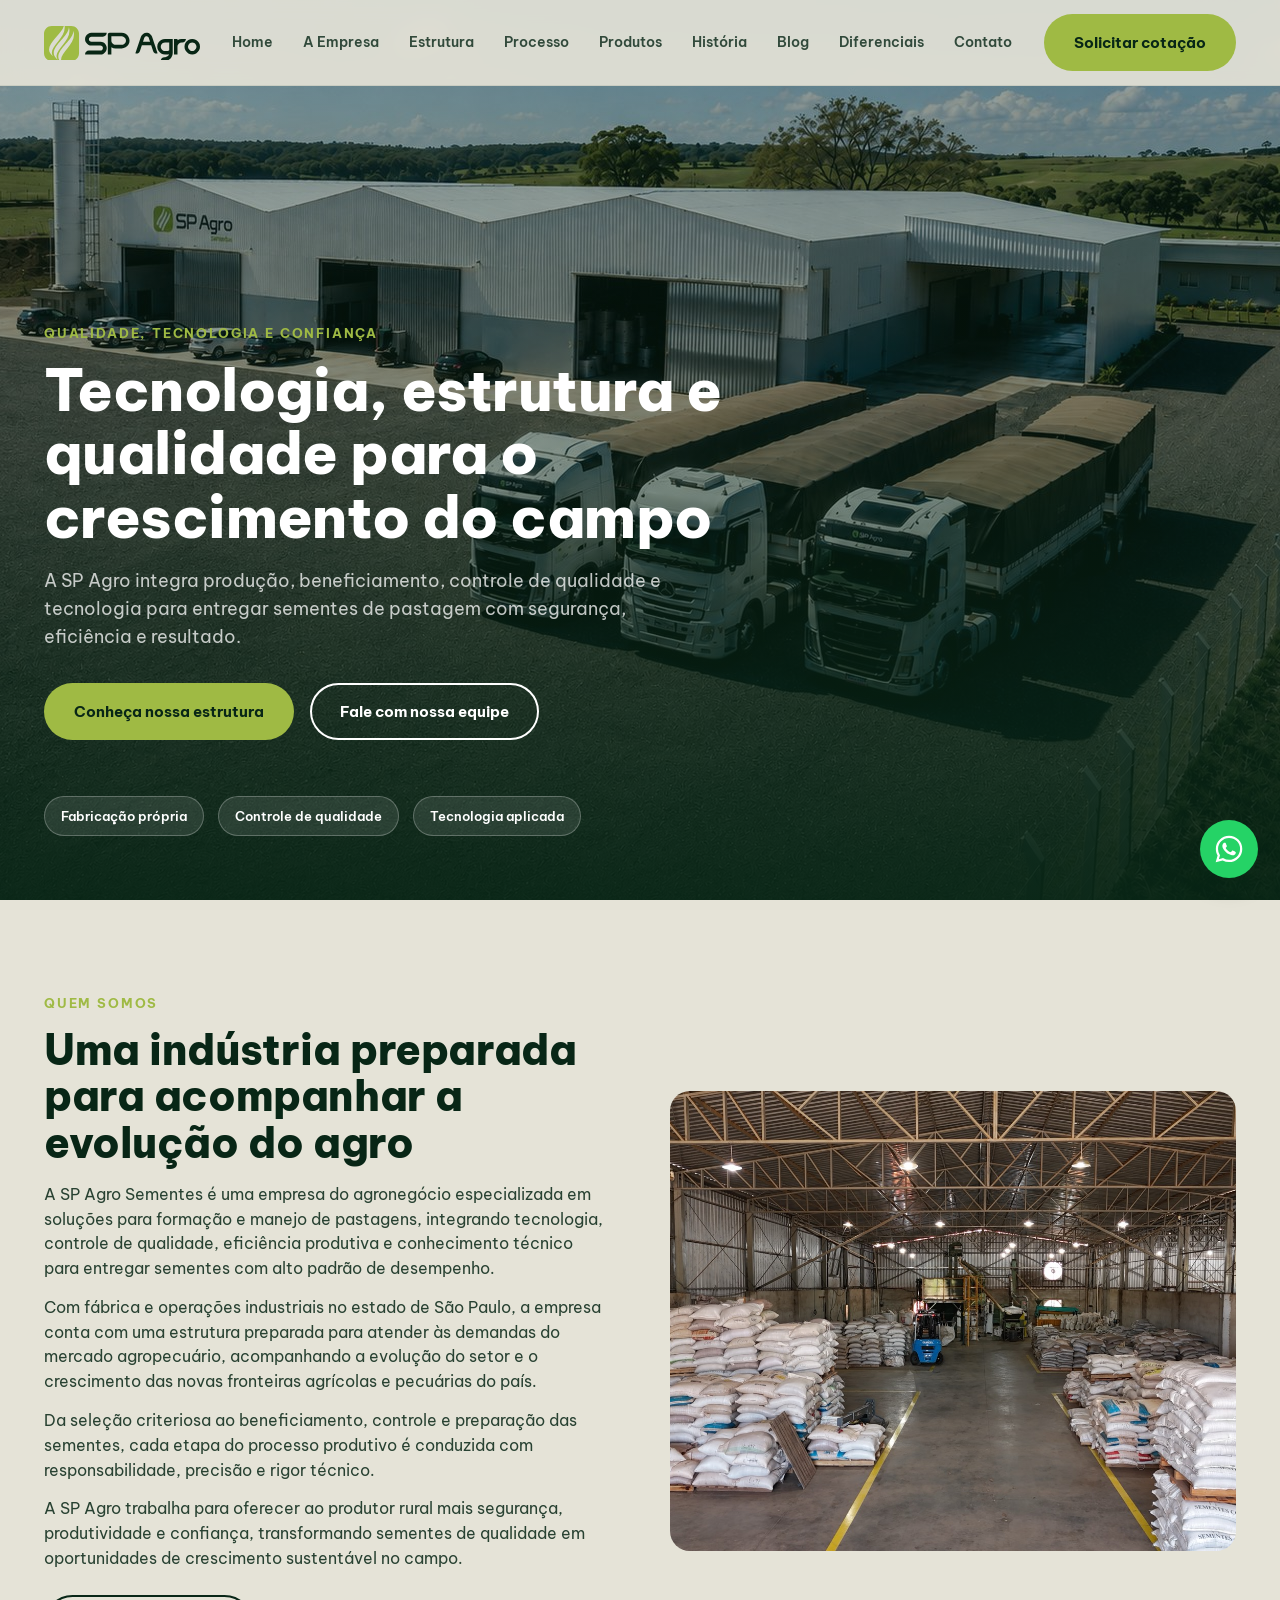
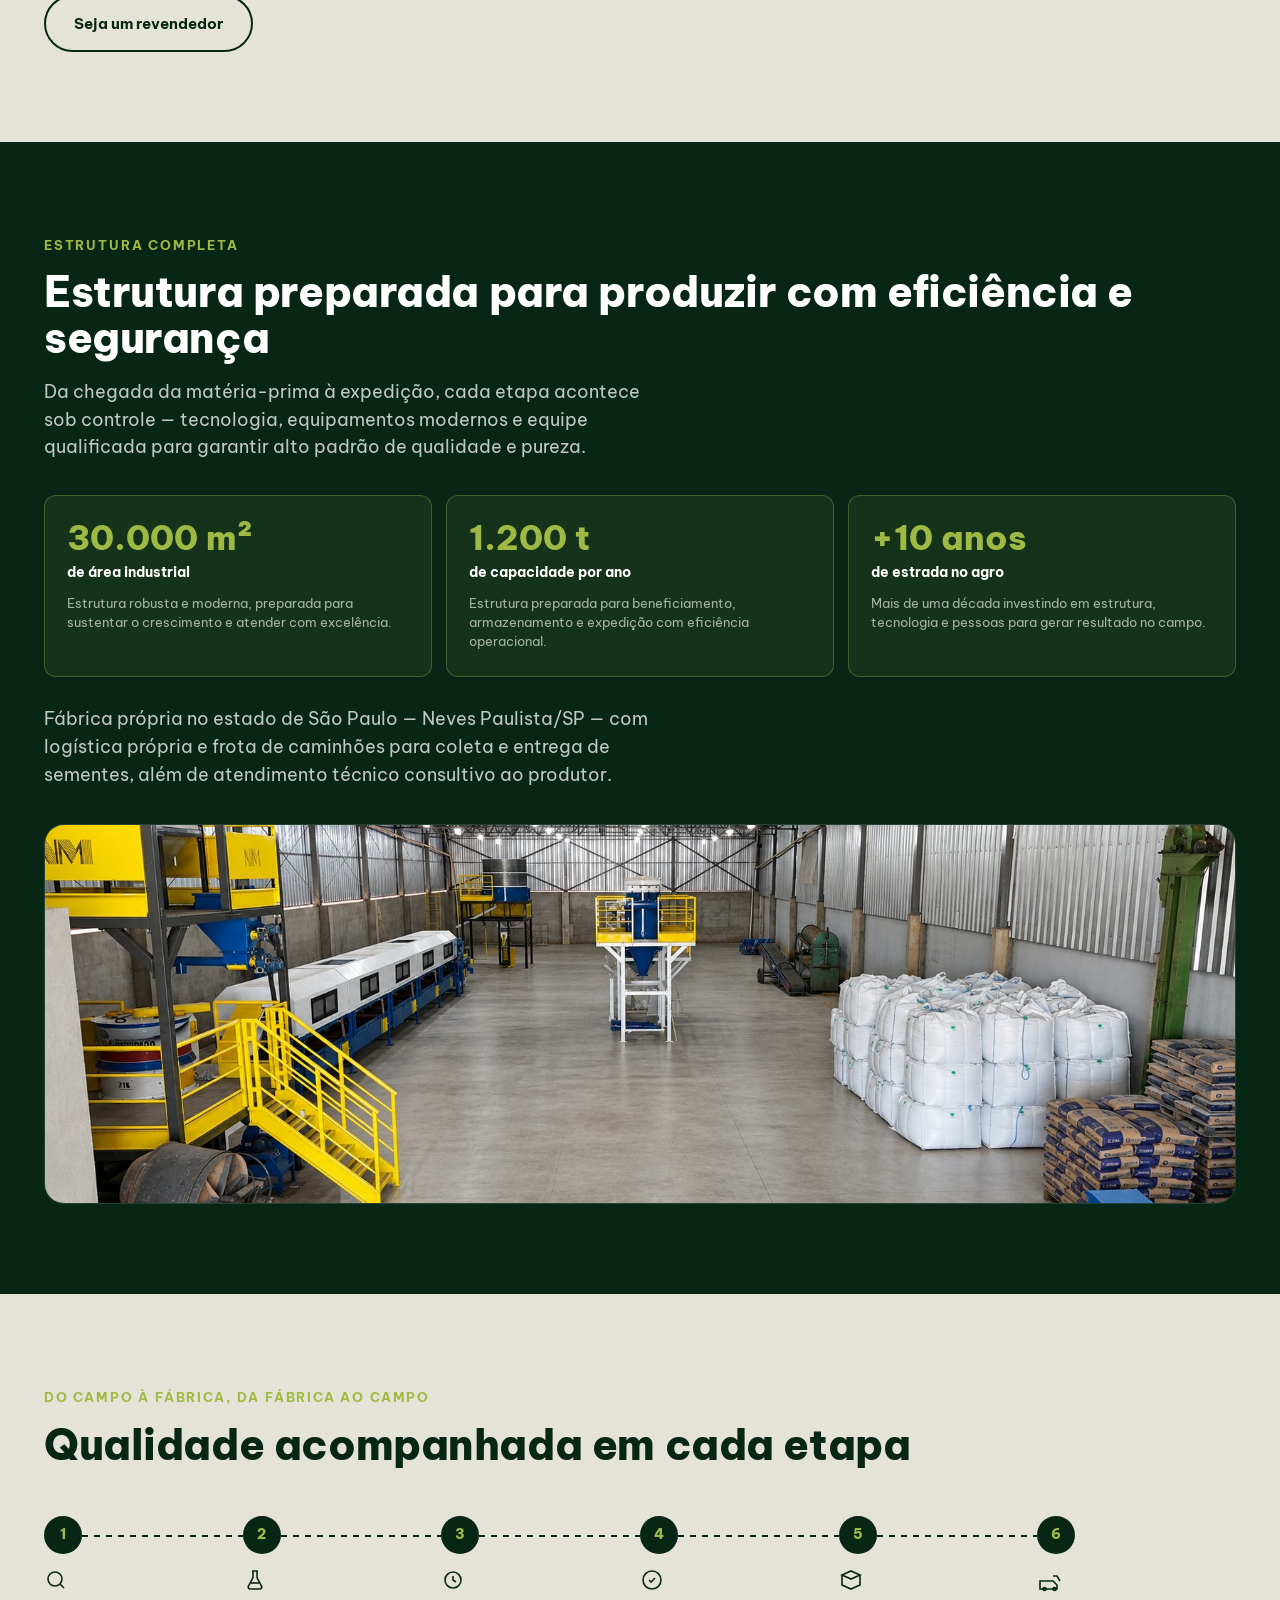
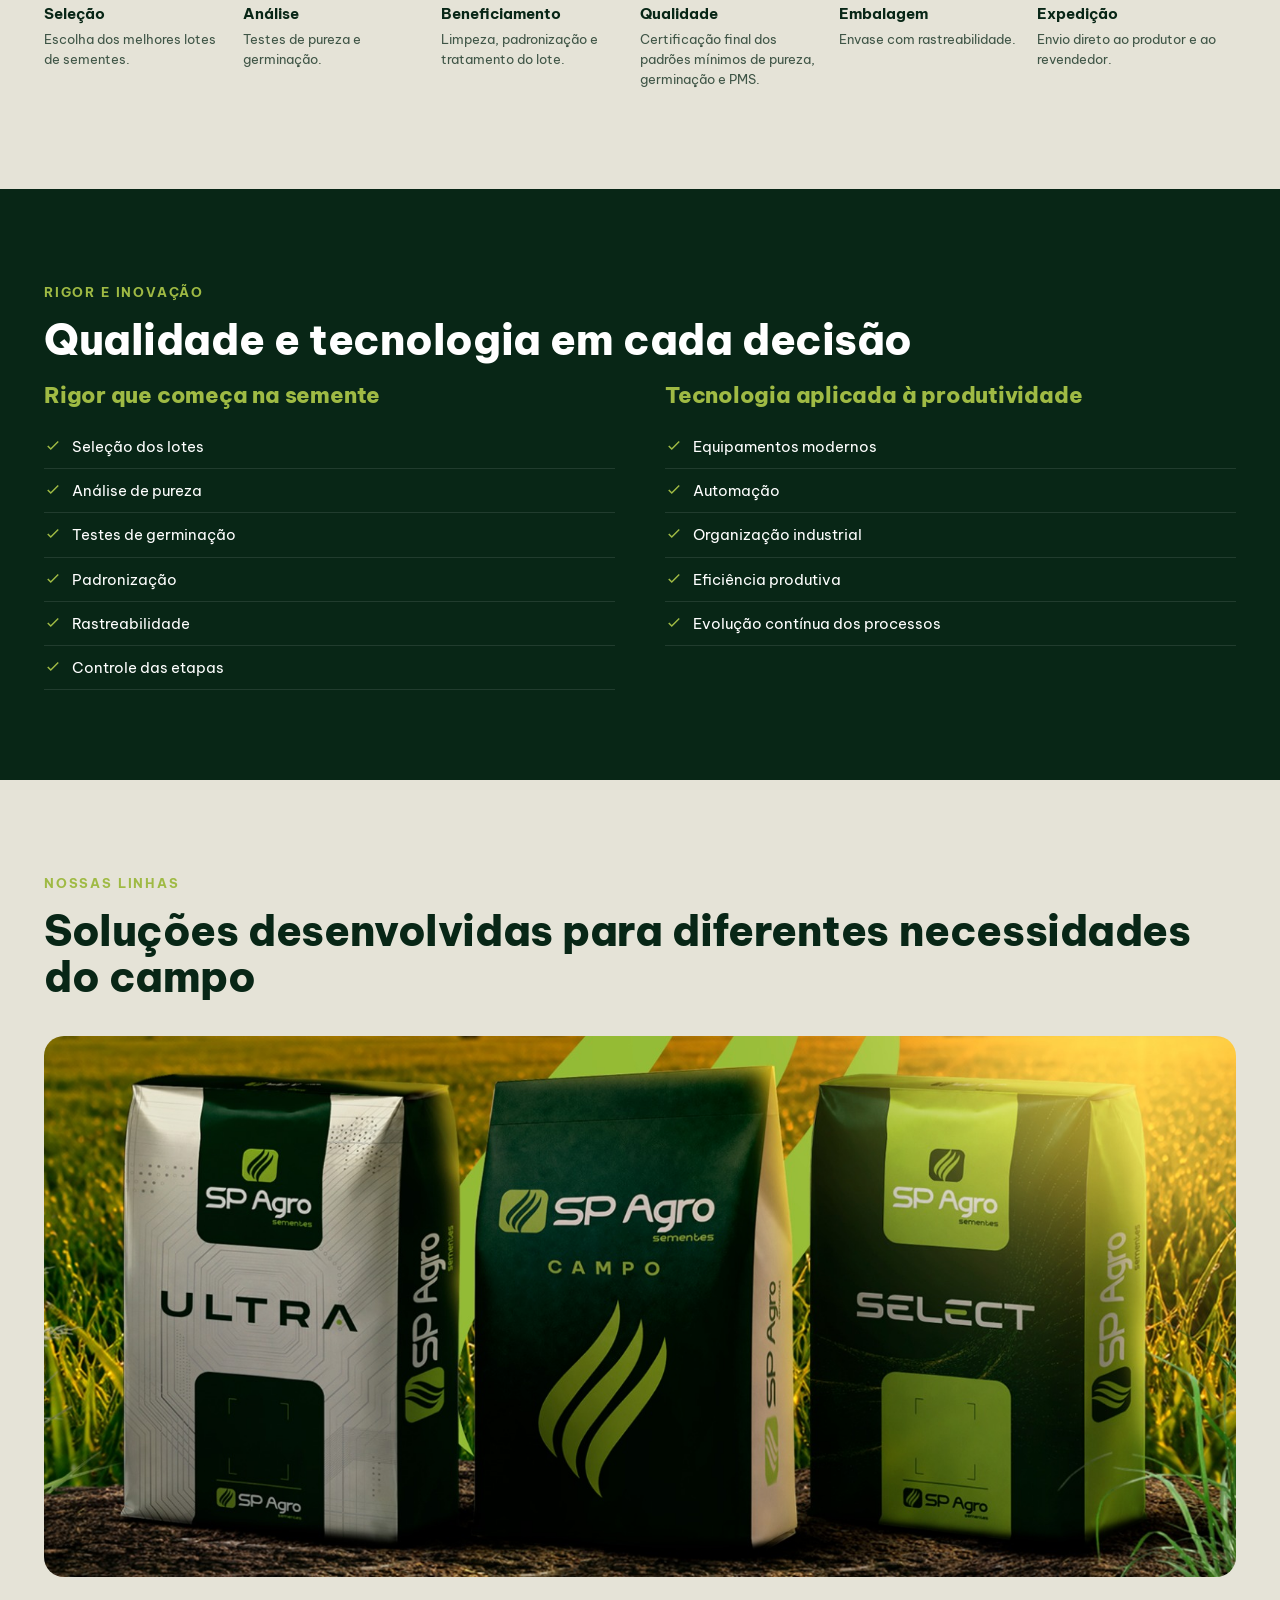
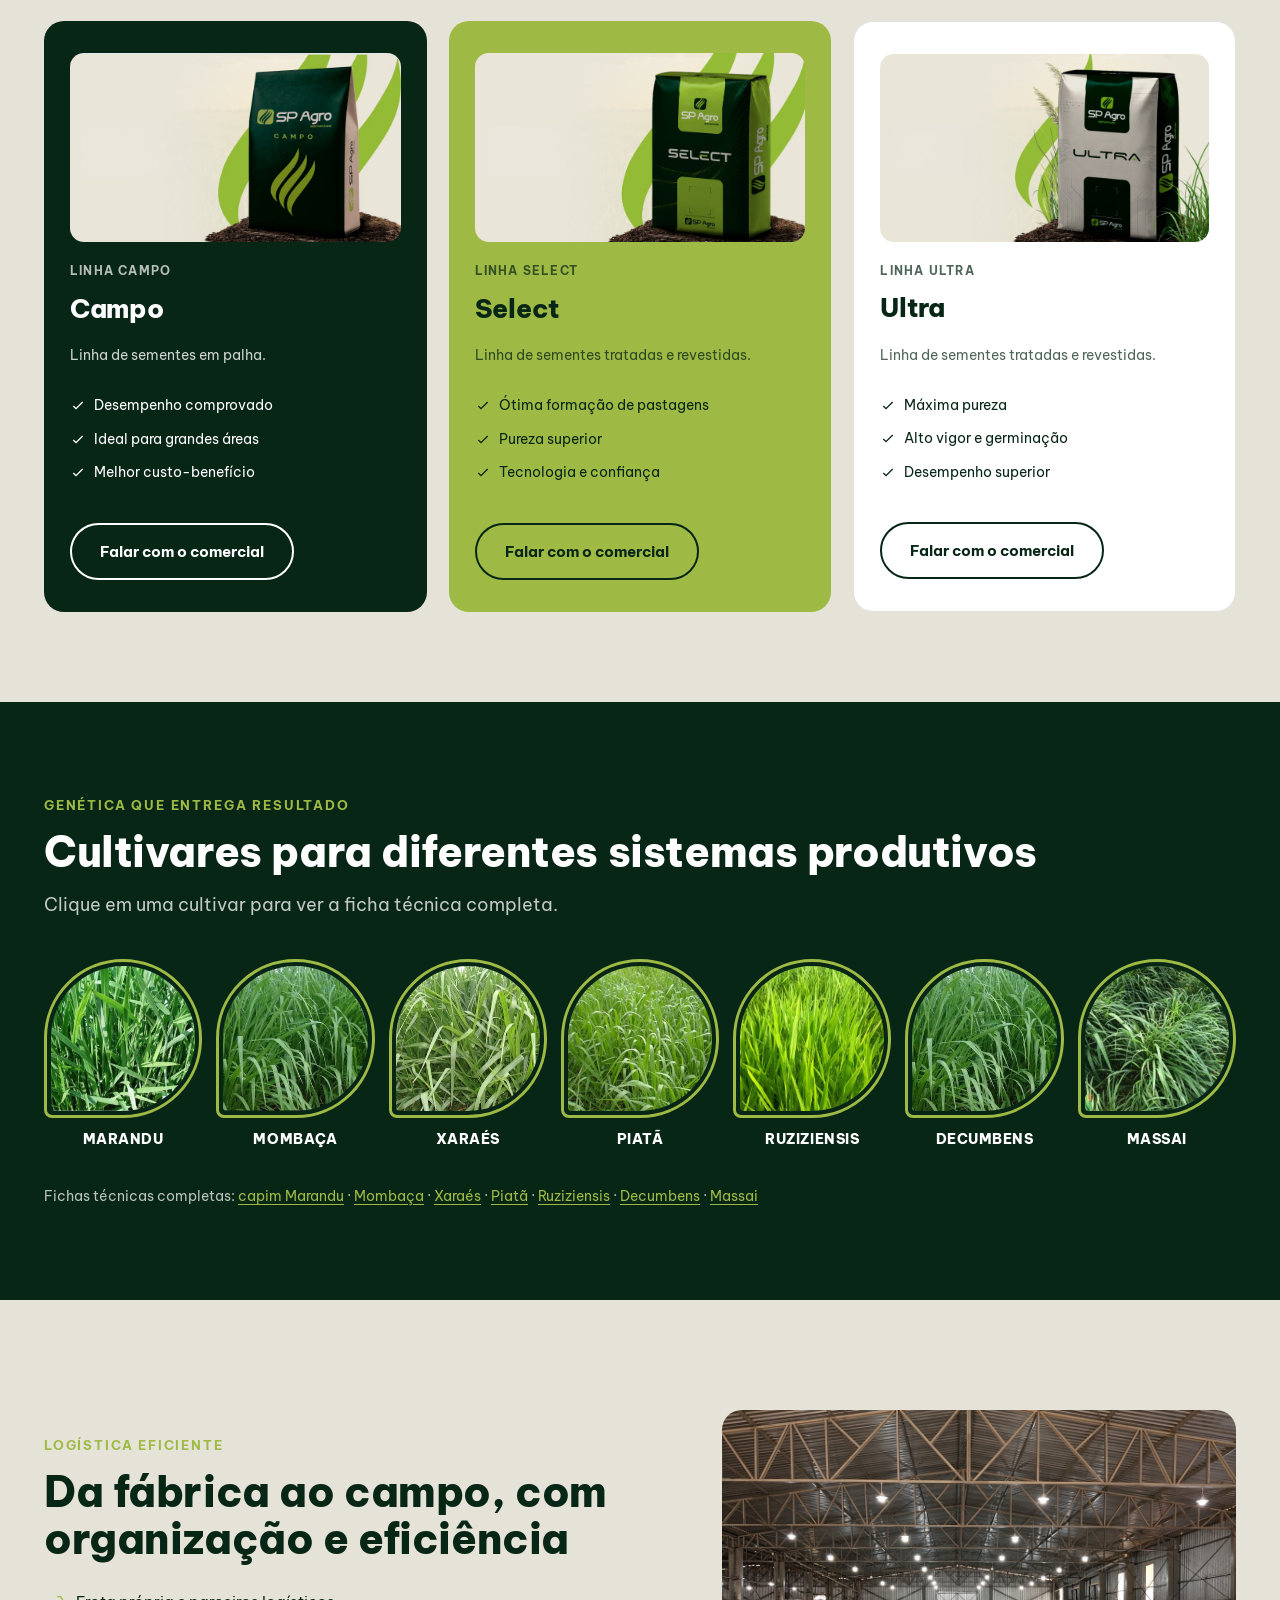
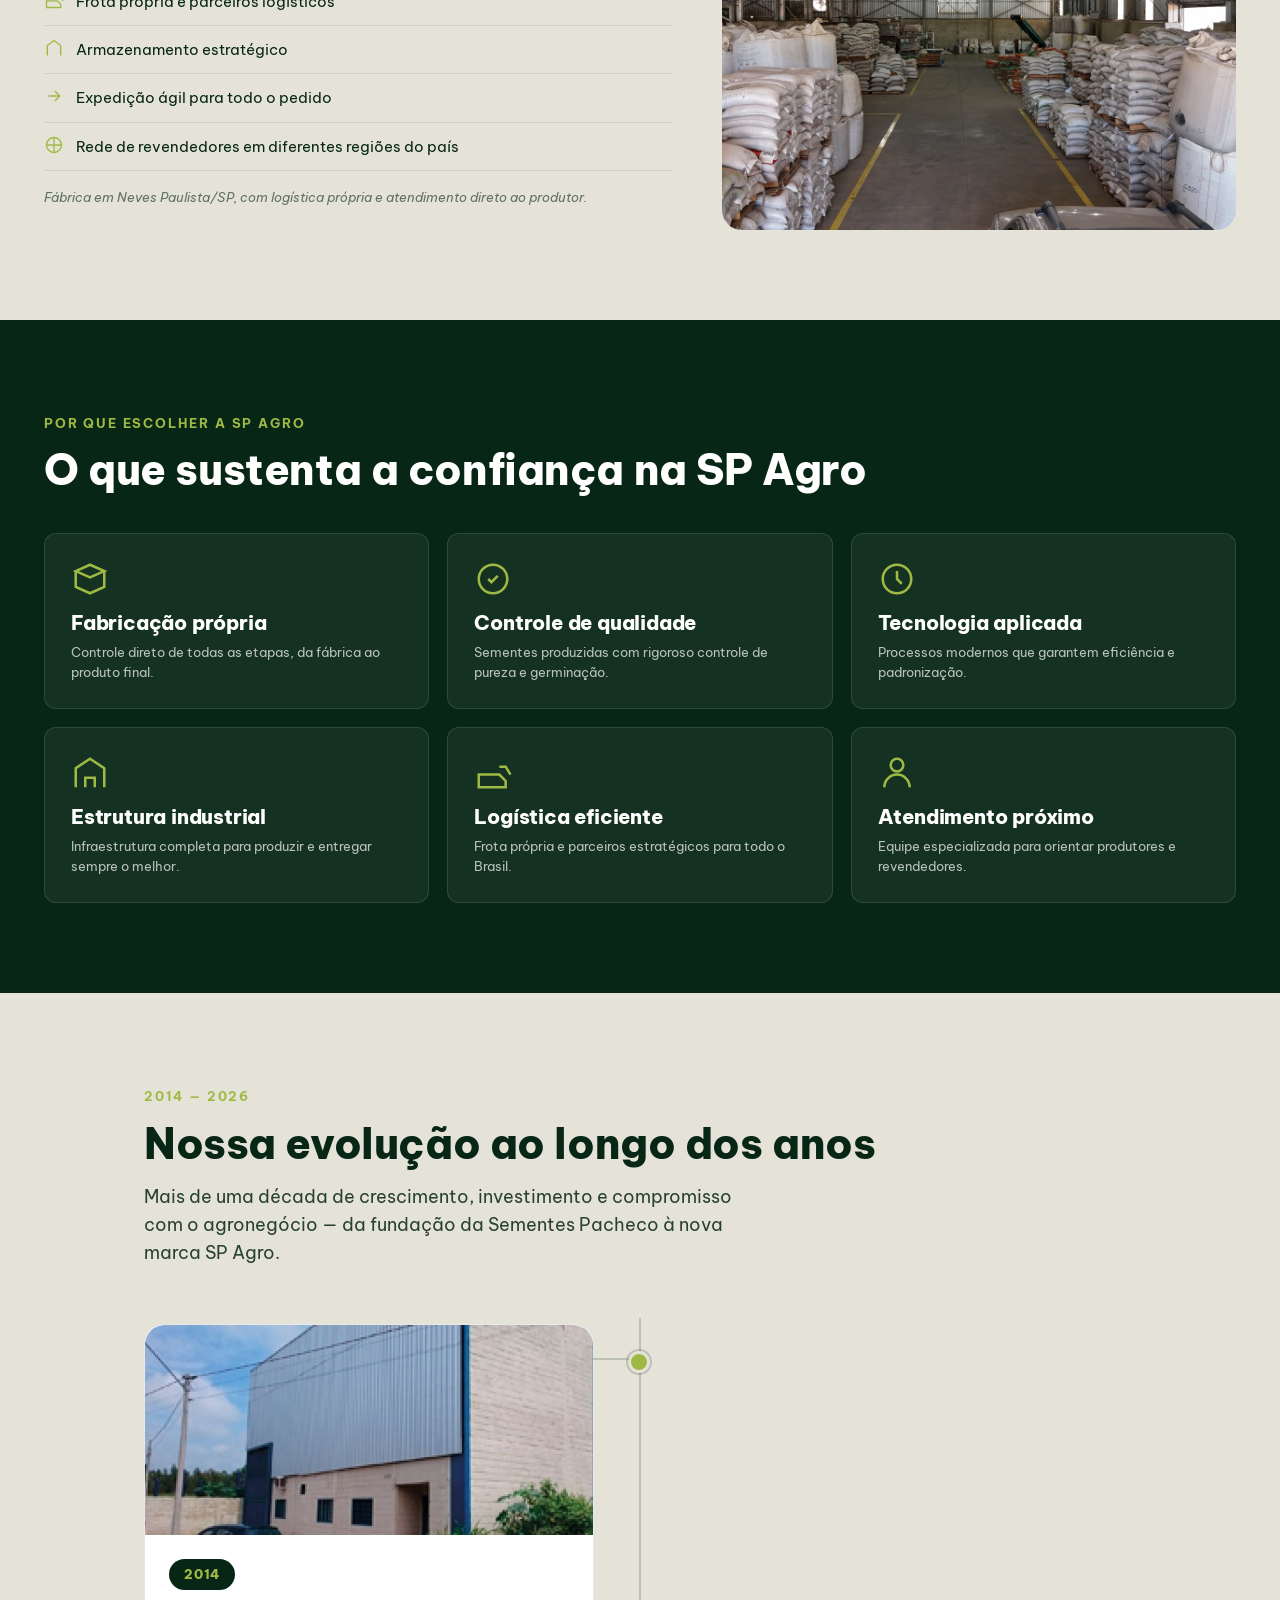
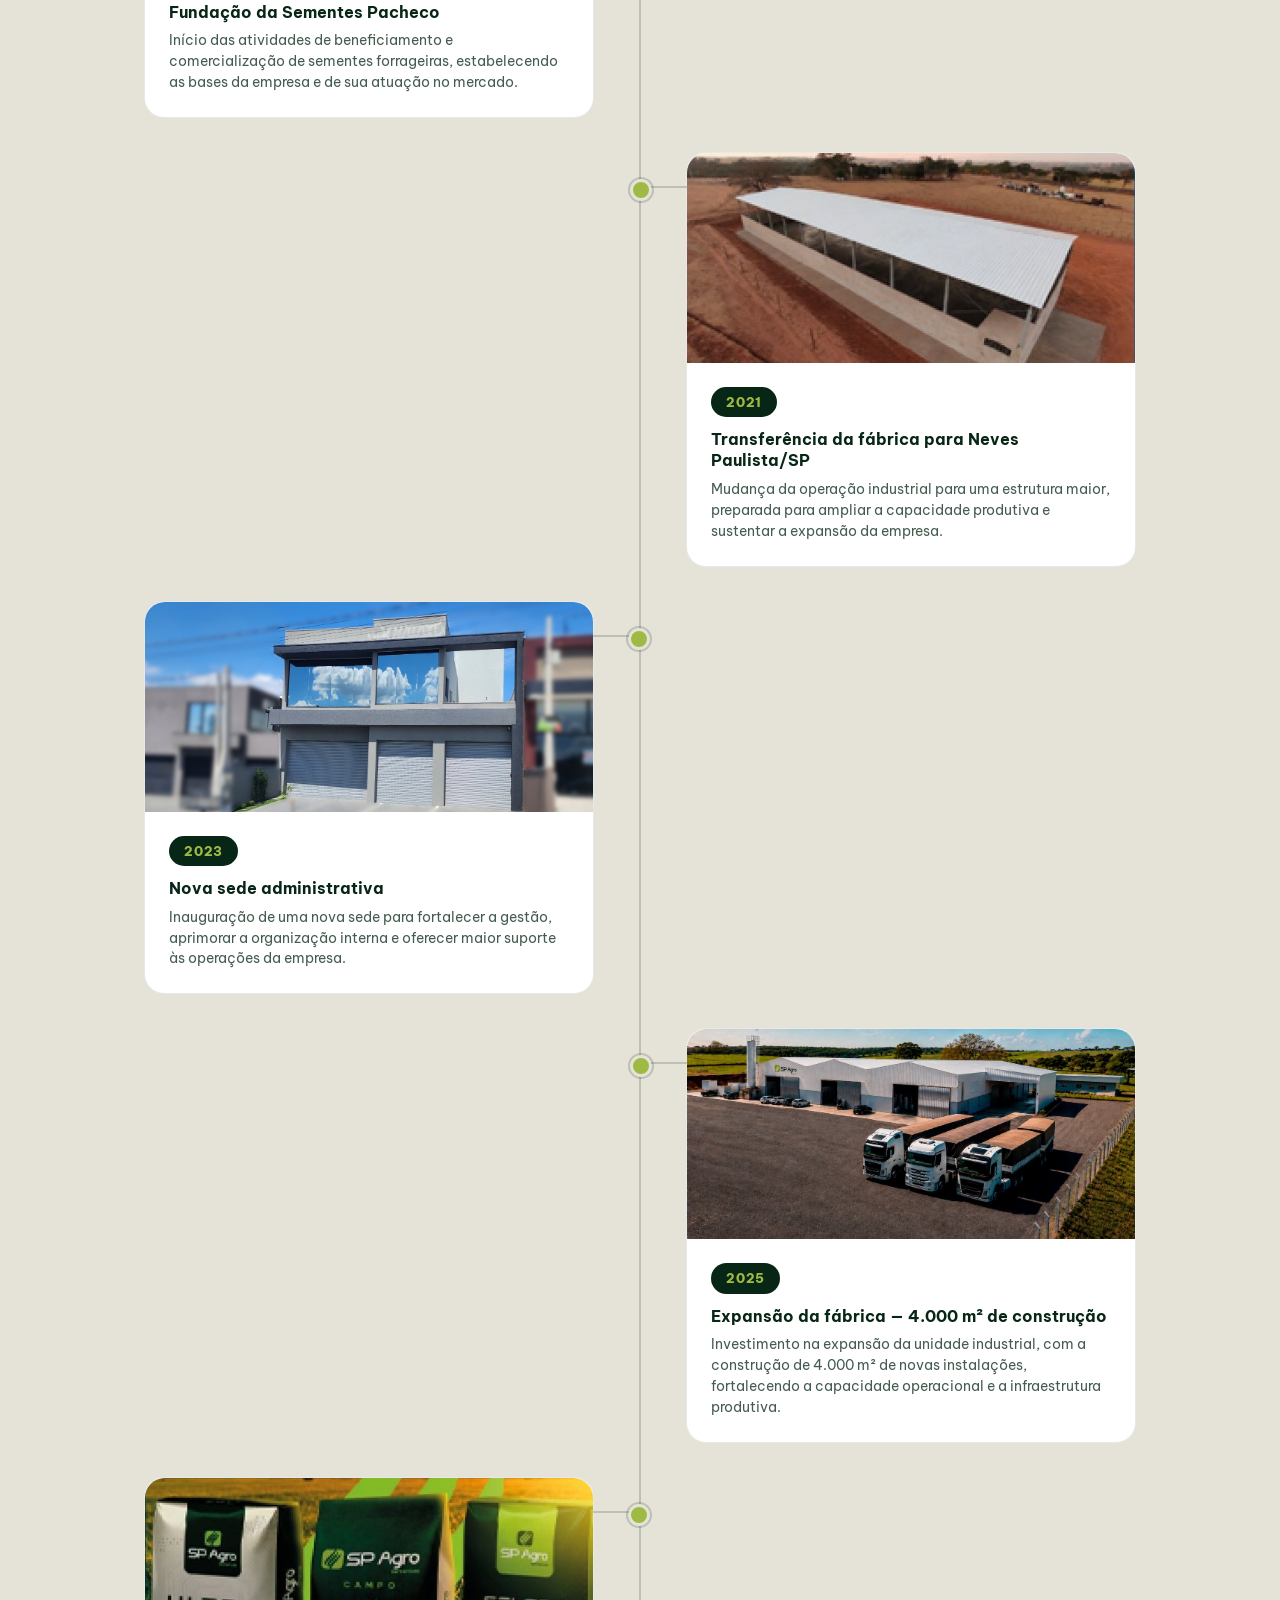
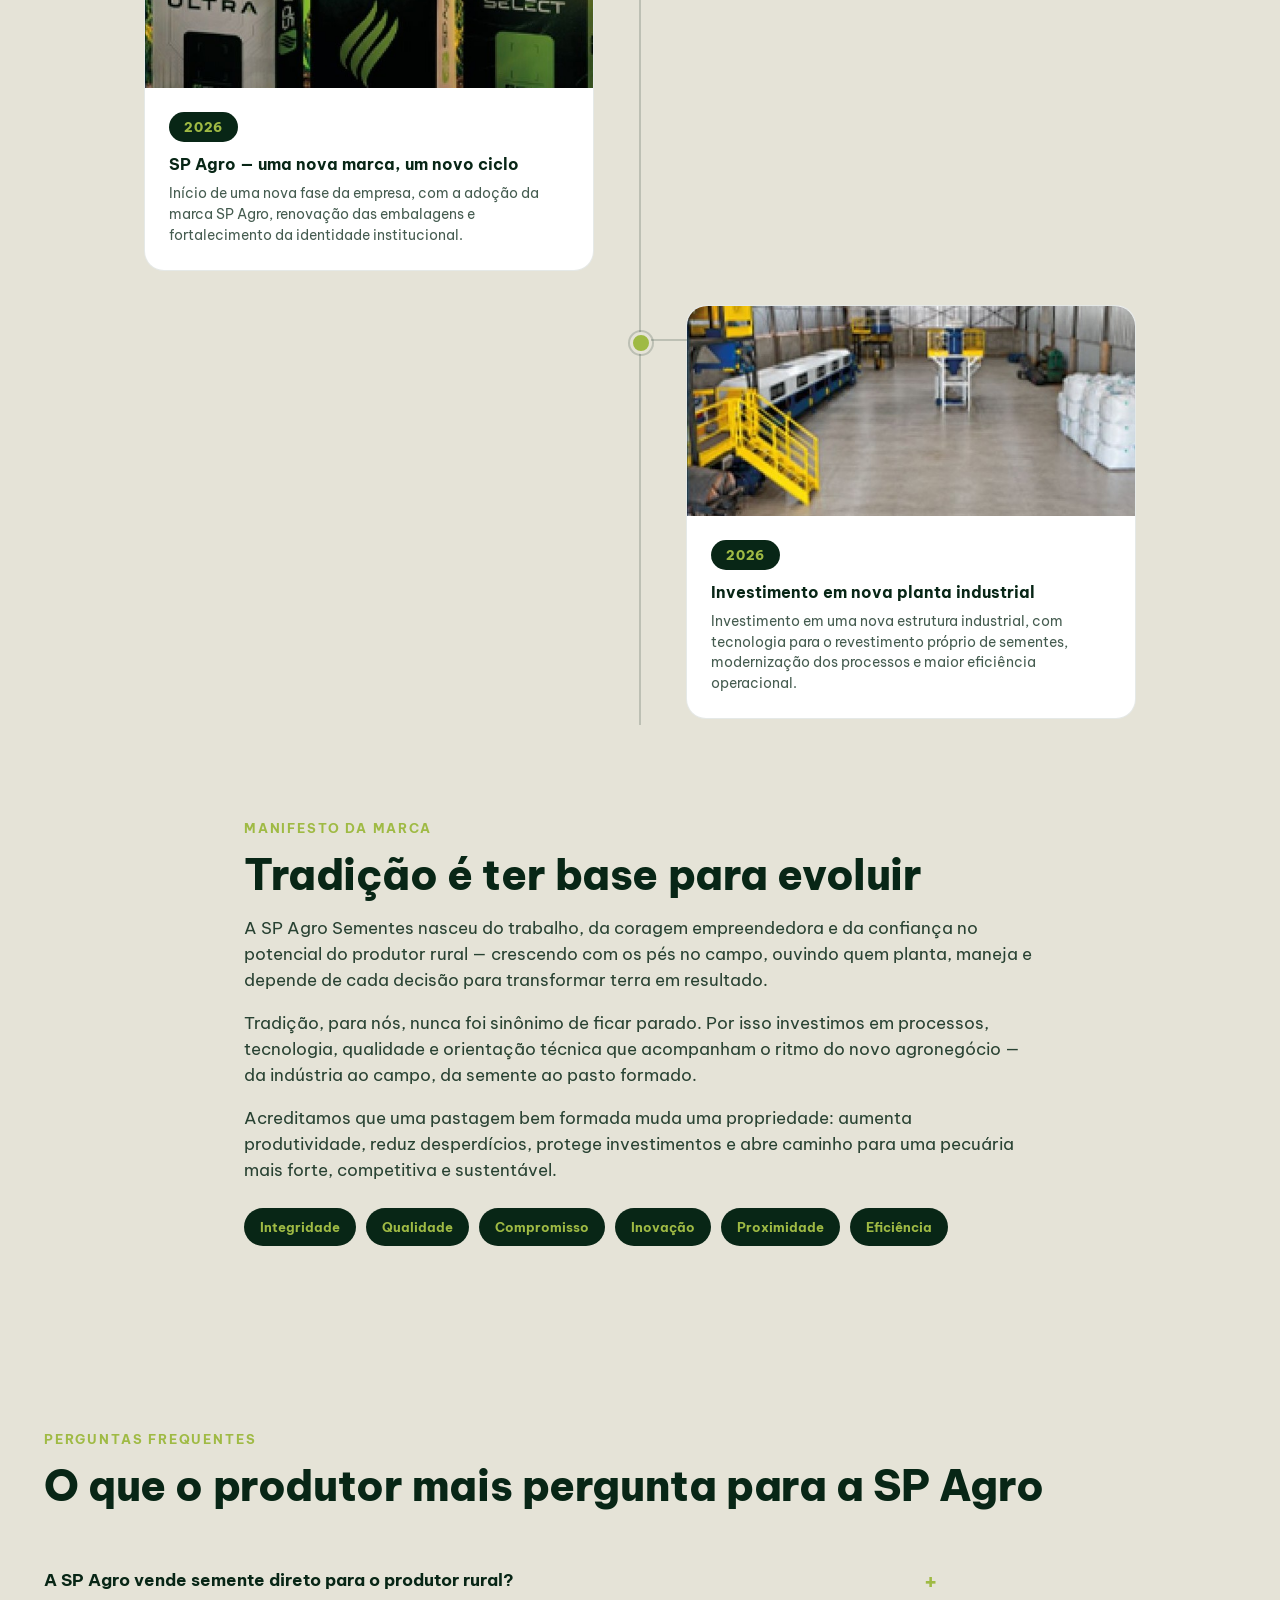
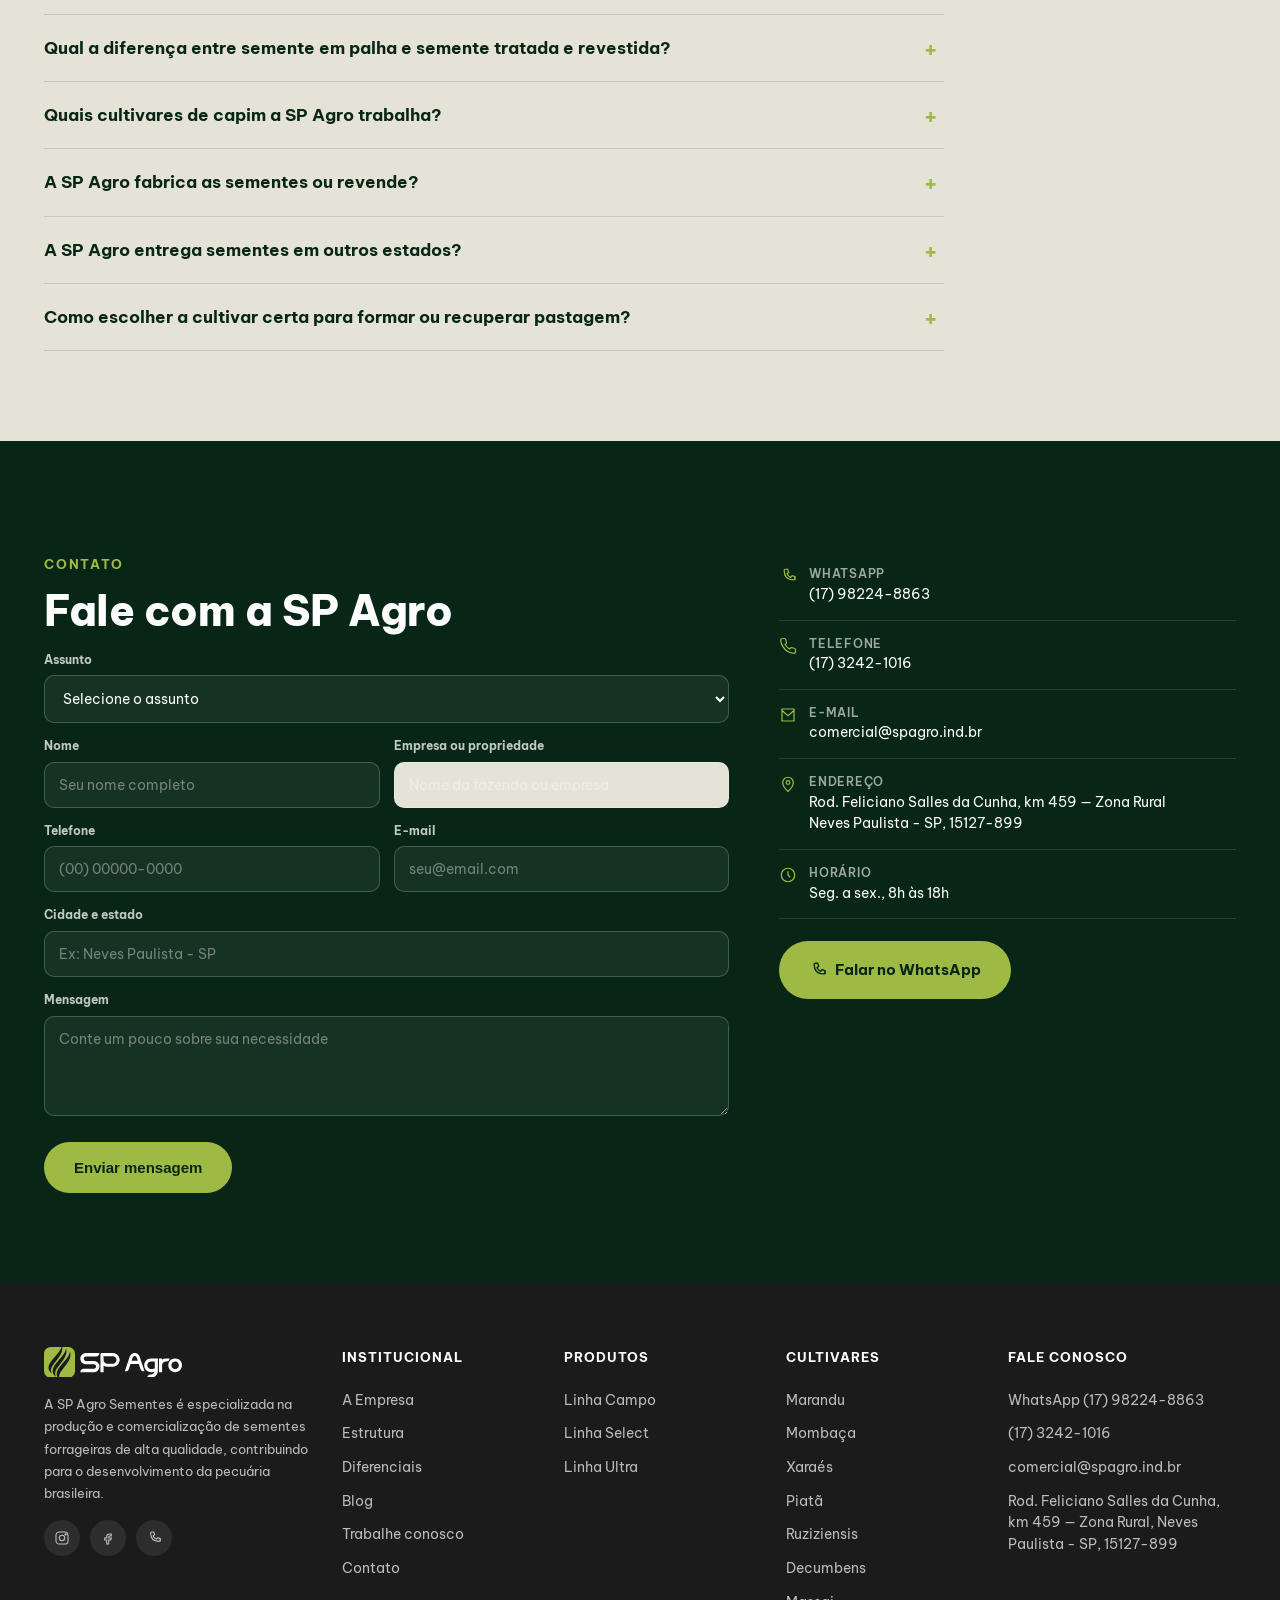
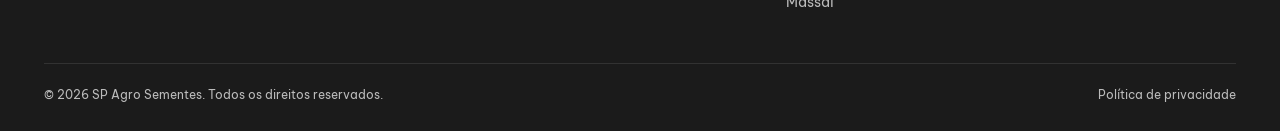
==== commit d4a14489: "fix(mobile): topo mais limpo no celular e foto nova da fabrica Pedido do Junio por audio (11/08): "a" ====
--- a/index.html
+++ b/index.html
@@ -67,7 +67,7 @@
   <div class="wrap hero-inner">
     <span class="eyebrow">Qualidade, tecnologia e confiança</span>
     <h1>Tecnologia, estrutura e qualidade para o crescimento do campo</h1>
-    <p class="lead">A SP Agro integra produção, beneficiamento, controle de qualidade e tecnologia para entregar sementes de pastagem com segurança, eficiência e resultado.</p>
+    <p class="lead"><span class="lead-longa">A SP Agro integra produção, beneficiamento, controle de qualidade e tecnologia para entregar sementes de pastagem com segurança, eficiência e resultado.</span><span class="lead-curta">Sementes de pastagem com fabricação própria, controle de qualidade e tecnologia aplicada.</span></p>
     <div class="hero-actions">
       <a href="#estrutura" class="btn btn-primary">Conheça nossa estrutura</a>
       <a href="#contato" class="btn btn-outline">Fale com nossa equipe</a>
--- a/css/site.css
+++ b/css/site.css
@@ -12,6 +12,10 @@
     font-family:'Be Vietnam Pro',system-ui,sans-serif;
   }
   *{box-sizing:border-box;margin:0;padding:0}
+  /* qualquer display escrito no CSS (flex, grid, block) ganha do atributo hidden, que
+     so vale por display:none do navegador. Sem esta linha, esconder um bloco pelo JS
+     simplesmente nao acontece — foi assim que a tela de login ficou por cima do painel. */
+  [hidden]{display:none !important}
   html{scroll-behavior:smooth;scroll-padding-top:88px}
   body{background:var(--cream);color:var(--green);line-height:1.55;-webkit-font-smoothing:antialiased}
   img{max-width:100%;display:block}
@@ -67,6 +71,7 @@
   .hero-actions{display:flex;gap:16px;flex-wrap:wrap;margin-bottom:56px}
   .hero-strip{display:flex;flex-wrap:wrap;gap:14px}
   .hero-strip span{font-size:13px;font-weight:600;background:rgba(255,255,255,.1);border:1px solid rgba(255,255,255,.25);padding:9px 16px;border-radius:999px}
+  .lead-curta{display:none}
 
   /* quem somos */
   #empresa{background:var(--cream)}
@@ -436,3 +441,20 @@
     #home .eyebrow,#home h1,#home .lead{text-shadow:0 2px 14px rgba(8,38,22,.6)}
     #home,html.embed #home{background-image:linear-gradient(180deg,rgba(8,38,22,.34) 0%,rgba(8,38,22,.48) 52%,rgba(8,38,22,.92) 100%),url('../images/fabrica-drone.jpg')}
   }
+
+  /* ---- topo mais limpo no celular (pedido do Junio, 11/08) ----
+     ponytail: na tela pequena o eyebrow e os 3 chips repetem, palavra por palavra,
+     o que o h1 e o proprio lead ja dizem — tirar redundancia limpa mais do que
+     encolher fonte. O lead ganha uma versao curta que absorve o que os chips
+     diziam. Desktop segue igual: tudo isso volta acima de 700px. */
+  @media(max-width:700px){
+    #home .eyebrow,.hero-strip{display:none}
+    .lead-longa{display:none}
+    .lead-curta{display:inline}
+    #home .lead{margin-bottom:26px}
+    .hero-actions{margin-bottom:0}
+    /* na tela pequena a primeira dobra pedia 4 acoes ao mesmo tempo: cotacao no
+       header (fixo), os dois botoes daqui e o WhatsApp flutuante. O secundario e
+       o que sai — o header ja cobre o contato e o zap fica sempre na tela. */
+    .hero-actions .btn-outline{display:none}
+  }
